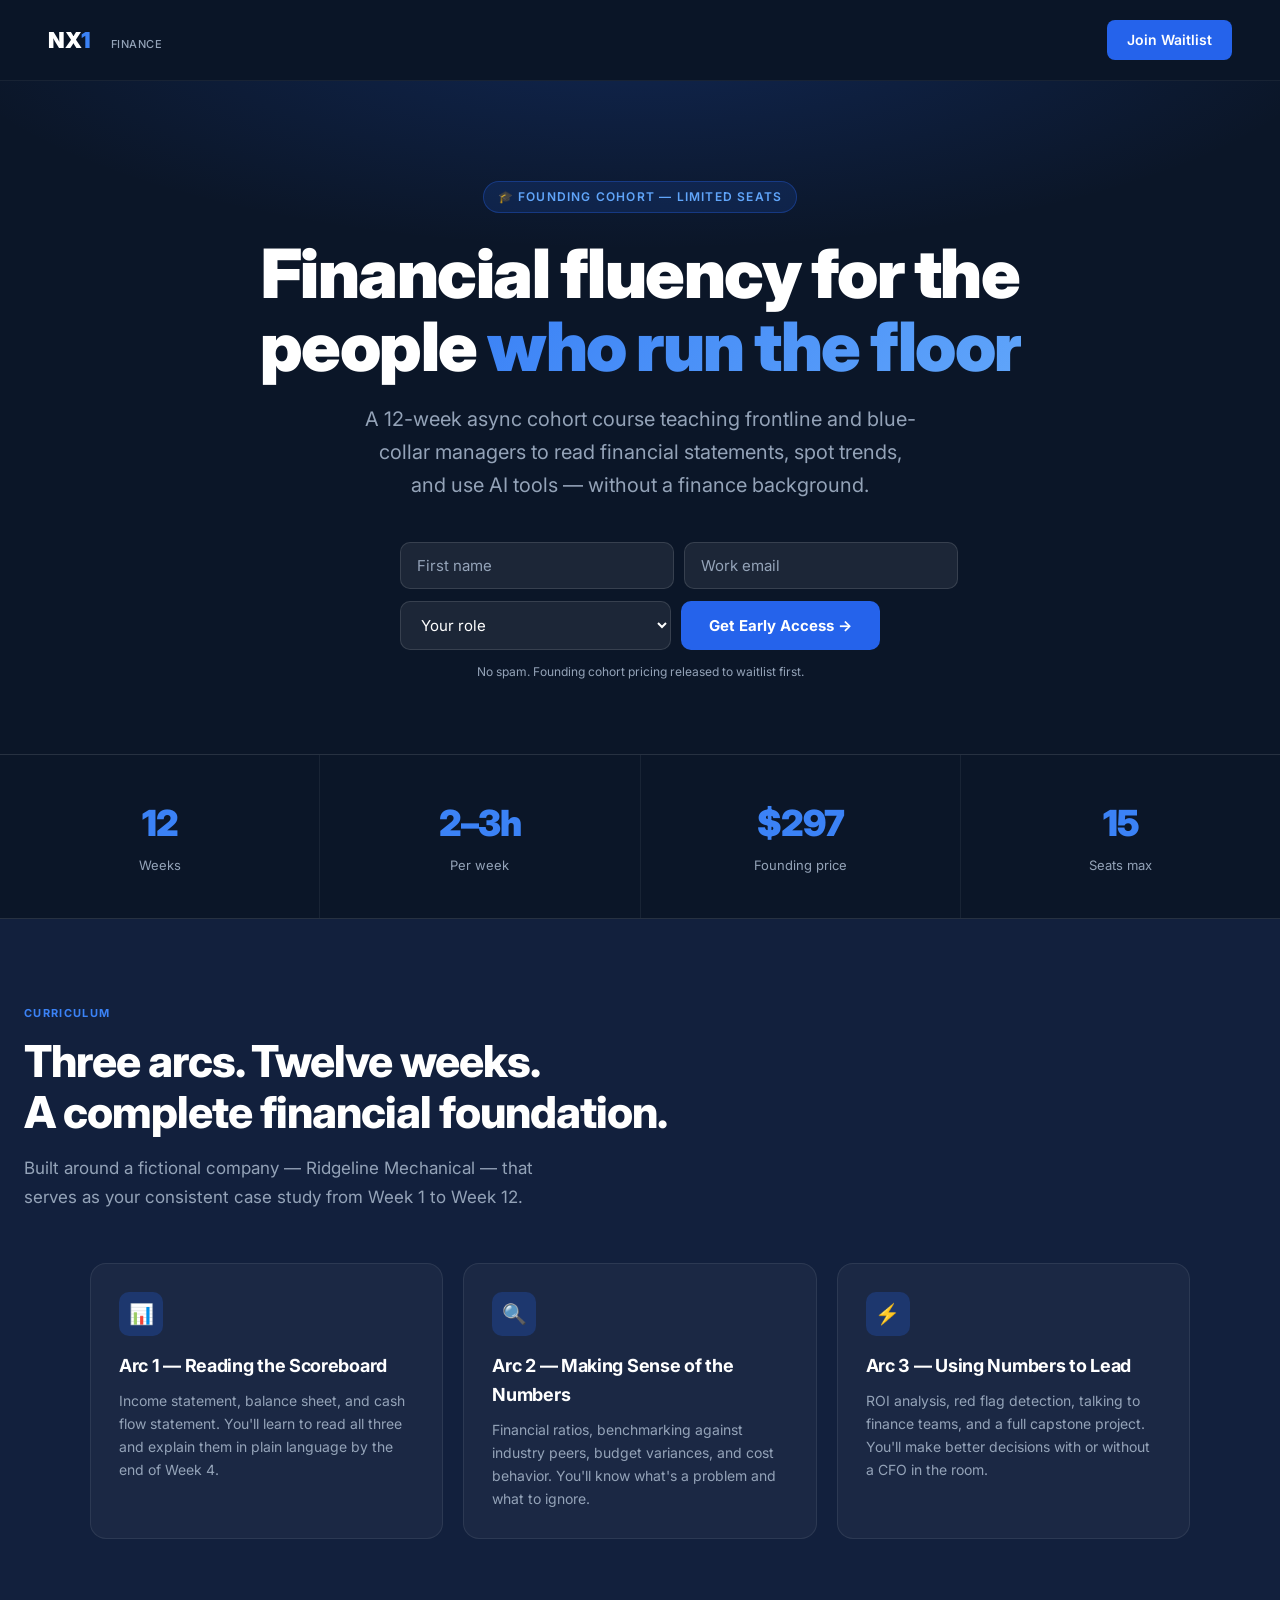
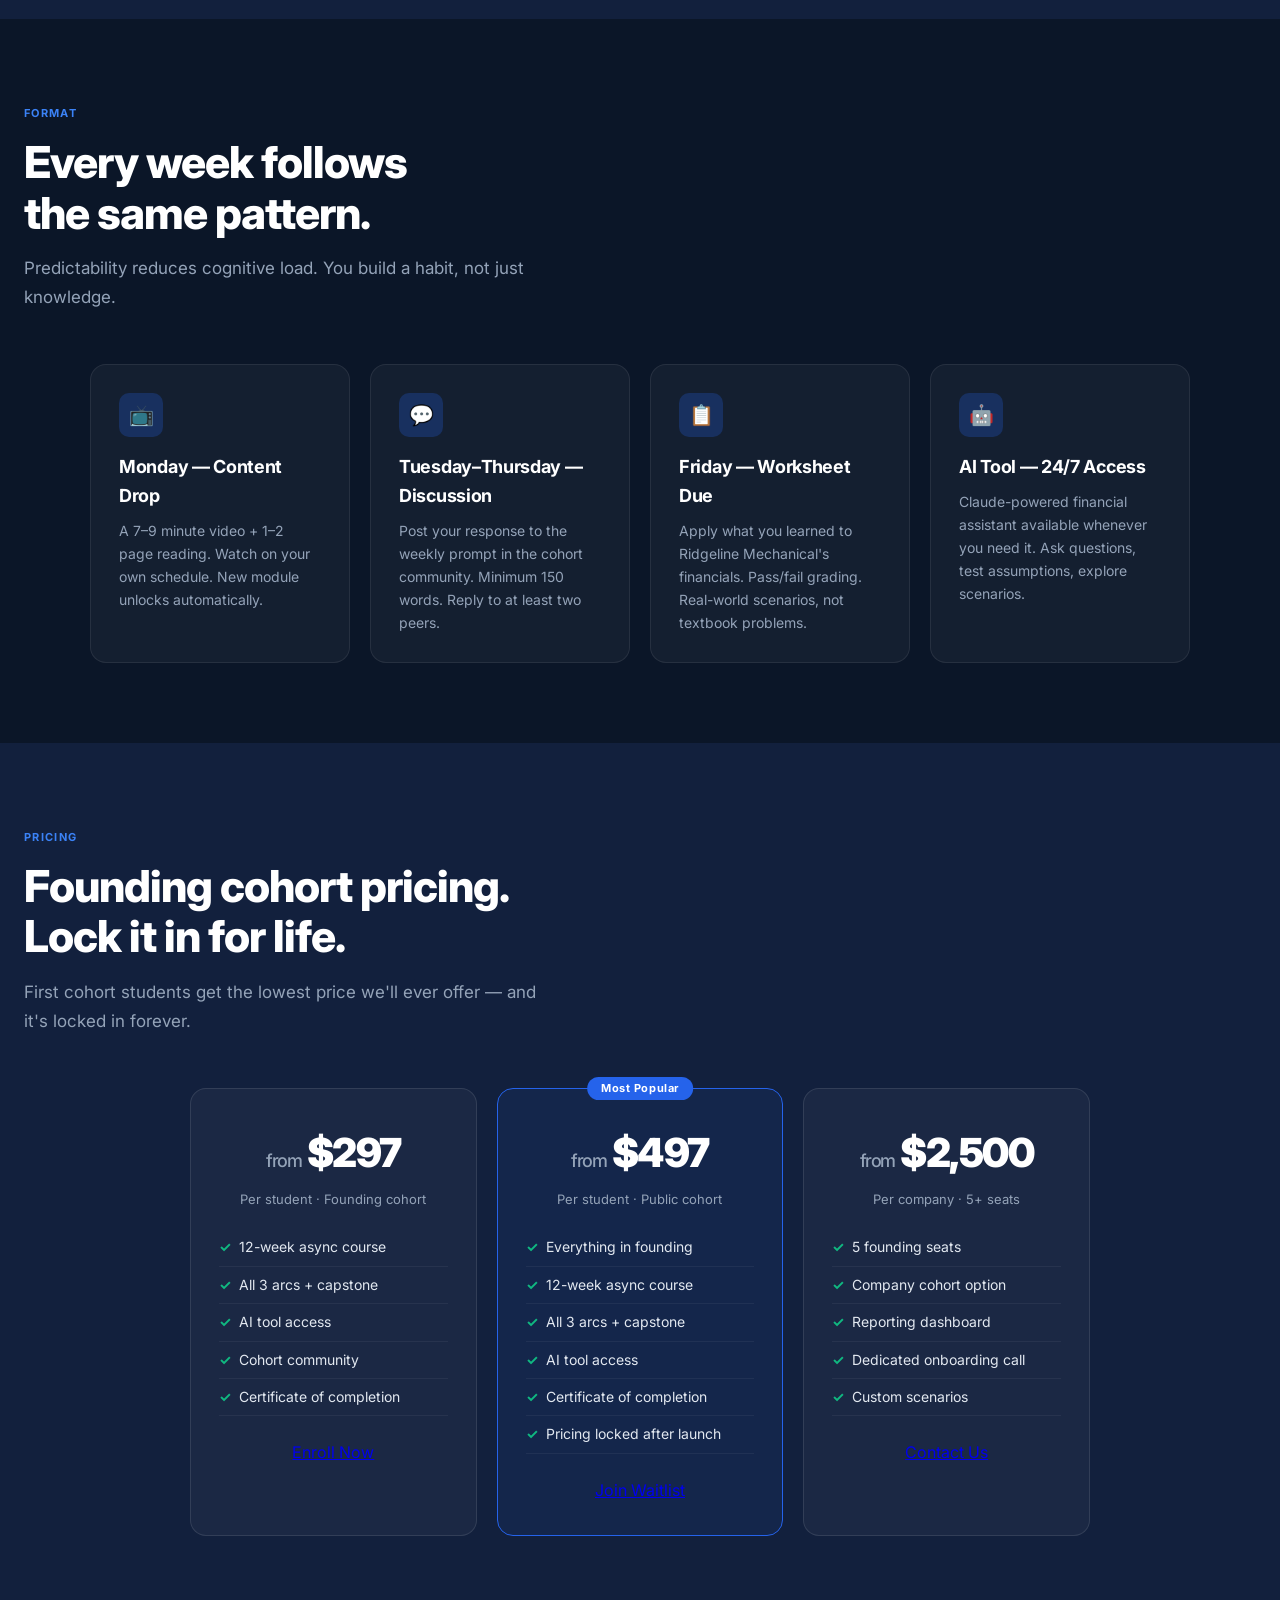
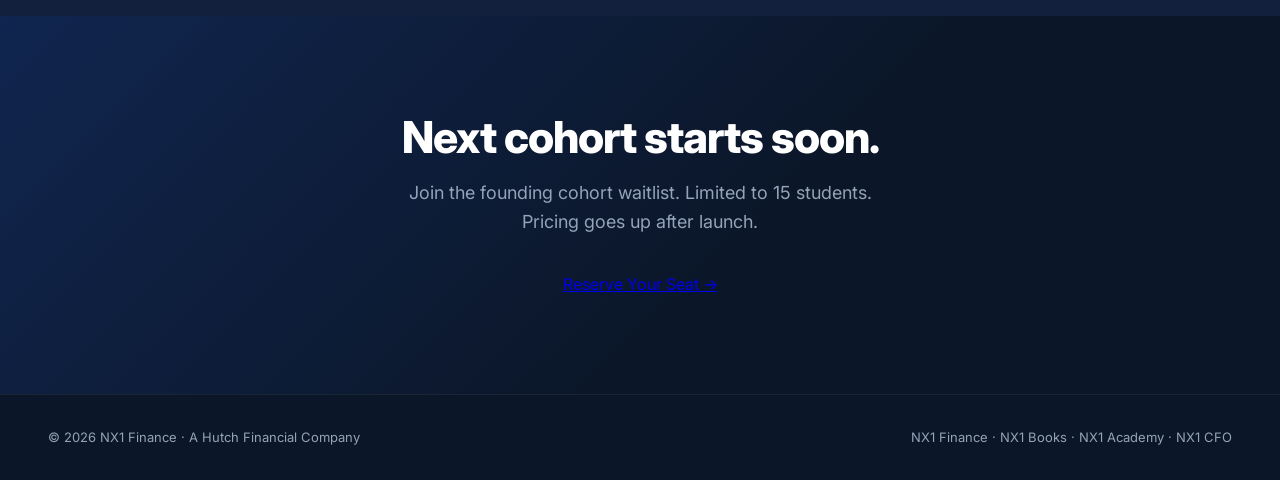
==== index.html @ b1aaf8fe "Initial NX1 landing pages — 4 products - index.html: NX1 Finance (12-wk cohort course) - books.html:" ====
<!DOCTYPE html>
<html lang="en">
<head>
  <meta charset="UTF-8">
  <meta name="viewport" content="width=device-width, initial-scale=1.0">
  <title>NX1 Finance — Financial Literacy for Frontline Managers</title>
  <meta name="description" content="A 12-week async cohort course teaching frontline managers to read financial statements and use AI tools. Enroll in the founding cohort.">
  <link rel="stylesheet" href="css/styles.css">
  <link rel="icon" type="image/svg+xml" href="data:image/svg+xml,<svg xmlns='http://www.w3.org/2000/svg' viewBox='0 0 100 100'><text y='.9em' font-size='90'>⚡</text></svg>">
</head>
<body>

<nav>
  <div>
    <a href="index.html" class="nav-logo">NX<span>1</span></a>
    <span class="nav-brand" style="margin-left:16px;">Finance</span>
  </div>
  <a href="#waitlist" class="cta-btn">Join Waitlist</a>
</nav>

<!-- HERO -->
<section class="hero">
  <div class="hero-badge">🎓 Founding Cohort — Limited Seats</div>
  <h1>Financial fluency for the people <span class="highlight">who run the floor</span></h1>
  <p class="sub">A 12-week async cohort course teaching frontline and blue-collar managers to read financial statements, spot trends, and use AI tools — without a finance background.</p>

  <div id="waitlist">
    <form class="waitlist-form" id="finance-form" action="https://formspree.io/f/YOUR_FORM_ID" method="POST">
      <div class="form-row">
        <input type="text" name="name" placeholder="First name" required>
        <input type="email" name="email" placeholder="Work email" required>
      </div>
      <div class="form-row">
        <select name="role" required>
          <option value="">Your role</option>
          <option>Operations Manager</option>
          <option>Field Supervisor</option>
          <option>Business Owner</option>
          <option>Sales Manager</option>
          <option>HR / People Manager</option>
          <option>Other</option>
        </select>
        <button type="submit">Get Early Access →</button>
      </div>
      <p class="form-note">No spam. Founding cohort pricing released to waitlist first.</p>
    </form>
    <div class="success-msg" id="finance-success">✅ You're on the list! We'll be in touch with founding cohort details.</div>
  </div>
</section>

<!-- STATS -->
<div class="stats-bar">
  <div class="stat-item"><span class="stat-num">12</span><span class="stat-label">Weeks</span></div>
  <div class="stat-item"><span class="stat-num">2–3h</span><span class="stat-label">Per week</span></div>
  <div class="stat-item"><span class="stat-num">$297</span><span class="stat-label">Founding price</span></div>
  <div class="stat-item"><span class="stat-num">15</span><span class="stat-label">Seats max</span></div>
</div>

<!-- WHAT YOU LEARN -->
<section class="section-dark">
  <p class="section-label">Curriculum</p>
  <h2>Three arcs. Twelve weeks. <br>A complete financial foundation.</h2>
  <p class="section-sub">Built around a fictional company — Ridgeline Mechanical — that serves as your consistent case study from Week 1 to Week 12.</p>

  <div class="cards-grid">
    <div class="card">
      <div class="card-icon">📊</div>
      <h3>Arc 1 — Reading the Scoreboard</h3>
      <p>Income statement, balance sheet, and cash flow statement. You'll learn to read all three and explain them in plain language by the end of Week 4.</p>
    </div>
    <div class="card">
      <div class="card-icon">🔍</div>
      <h3>Arc 2 — Making Sense of the Numbers</h3>
      <p>Financial ratios, benchmarking against industry peers, budget variances, and cost behavior. You'll know what's a problem and what to ignore.</p>
    </div>
    <div class="card">
      <div class="card-icon">⚡</div>
      <h3>Arc 3 — Using Numbers to Lead</h3>
      <p>ROI analysis, red flag detection, talking to finance teams, and a full capstone project. You'll make better decisions with or without a CFO in the room.</p>
    </div>
  </div>
</section>

<!-- WEEKLY RHYTHM -->
<section>
  <p class="section-label">Format</p>
  <h2>Every week follows <br>the same pattern.</h2>
  <p class="section-sub">Predictability reduces cognitive load. You build a habit, not just knowledge.</p>

  <div class="cards-grid">
    <div class="card">
      <div class="card-icon">📺</div>
      <h3>Monday — Content Drop</h3>
      <p>A 7–9 minute video + 1–2 page reading. Watch on your own schedule. New module unlocks automatically.</p>
    </div>
    <div class="card">
      <div class="card-icon">💬</div>
      <h3>Tuesday–Thursday — Discussion</h3>
      <p>Post your response to the weekly prompt in the cohort community. Minimum 150 words. Reply to at least two peers.</p>
    </div>
    <div class="card">
      <div class="card-icon">📋</div>
      <h3>Friday — Worksheet Due</h3>
      <p>Apply what you learned to Ridgeline Mechanical's financials. Pass/fail grading. Real-world scenarios, not textbook problems.</p>
    </div>
    <div class="card">
      <div class="card-icon">🤖</div>
      <h3>AI Tool — 24/7 Access</h3>
      <p>Claude-powered financial assistant available whenever you need it. Ask questions, test assumptions, explore scenarios.</p>
    </div>
  </div>
</section>

<!-- PRICING -->
<section class="section-dark">
  <p class="section-label">Pricing</p>
  <h2>Founding cohort pricing. <br>Lock it in for life.</h2>
  <p class="section-sub">First cohort students get the lowest price we'll ever offer — and it's locked in forever.</p>

  <div class="pricing-grid">
    <div class="pricing-tier">
      <div class="price"><span>from</span> $297</div>
      <div class="price-note">Per student · Founding cohort</div>
      <ul>
        <li>12-week async course</li>
        <li>All 3 arcs + capstone</li>
        <li>AI tool access</li>
        <li>Cohort community</li>
        <li>Certificate of completion</li>
      </ul>
      <a href="#waitlist" class="cta-btn" style="display:block;text-align:center;">Enroll Now</a>
    </div>
    <div class="pricing-tier featured">
      <div class="price"><span>from</span> $497</div>
      <div class="price-note">Per student · Public cohort</div>
      <ul>
        <li>Everything in founding</li>
        <li>12-week async course</li>
        <li>All 3 arcs + capstone</li>
        <li>AI tool access</li>
        <li>Certificate of completion</li>
        <li>Pricing locked after launch</li>
      </ul>
      <a href="#waitlist" class="cta-btn" style="display:block;text-align:center;">Join Waitlist</a>
    </div>
    <div class="pricing-tier">
      <div class="price"><span>from</span> $2,500</div>
      <div class="price-note">Per company · 5+ seats</div>
      <ul>
        <li>5 founding seats</li>
        <li>Company cohort option</li>
        <li>Reporting dashboard</li>
        <li>Dedicated onboarding call</li>
        <li>Custom scenarios</li>
      </ul>
      <a href="#waitlist" class="cta-btn" style="display:block;text-align:center;">Contact Us</a>
    </div>
  </div>
</section>

<!-- CTA -->
<section class="cta-section">
  <h2>Next cohort starts soon.</h2>
  <p>Join the founding cohort waitlist. Limited to 15 students. Pricing goes up after launch.</p>
  <a href="#waitlist" class="cta-btn" style="font-size:16px;padding:14px 32px;">Reserve Your Seat →</a>
</section>

<!-- FOOTER -->
<footer>
  <div>© 2026 NX1 Finance · A Hutch Financial Company</div>
  <div>
    <a href="index.html">NX1 Finance</a> ·
    <a href="books.html">NX1 Books</a> ·
    <a href="academy.html">NX1 Academy</a> ·
    <a href="cfo.html">NX1 CFO</a>
  </div>
</footer>

<script>
  document.getElementById('finance-form').addEventListener('submit', function(e) {
    e.preventDefault();
    var form = this;
    var btn = form.querySelector('button');
    btn.textContent = 'Submitting...';
    btn.disabled = true;
    fetch(form.action, { method: 'POST', body: new FormData(form), headers: { 'Accept': 'application/json' } })
      .then(function() {
        form.style.display = 'none';
        document.getElementById('finance-success').style.display = 'block';
      })
      .catch(function() {
        btn.textContent = 'Get Early Access →';
        btn.disabled = false;
      });
  });
</script>

</body>
</html>
---- css/styles.css ----
/* ============================================
   NX1 Landing Pages — Design System
   Hutch Financial
   ============================================ */

@import url('https://fonts.googleapis.com/css2?family=Inter:wght@400;500;600;700;800;900&display=swap');

:root {
  --navy: #0B1628;
  --navy-mid: #12203D;
  --blue: #2563EB;
  --blue-light: #3B82F6;
  --blue-glow: rgba(37, 99, 235, 0.25);
  --accent: #60A5FA;
  --white: #FFFFFF;
  --gray-100: #F8FAFC;
  --gray-200: #E2E8F0;
  --gray-400: #94A3B8;
  --gray-600: #475569;
  --gray-800: #1E293B;
  --green: #10B981;
  --green-bg: rgba(16, 185, 129, 0.1);
}

* { margin: 0; padding: 0; box-sizing: border-box; }

body {
  font-family: 'Inter', -apple-system, BlinkMacSystemFont, sans-serif;
  background: var(--navy);
  color: var(--white);
  line-height: 1.6;
  -webkit-font-smoothing: antialiased;
}

/* ---- NAV ---- */
nav {
  display: flex;
  align-items: center;
  justify-content: space-between;
  padding: 20px 48px;
  position: sticky;
  top: 0;
  background: rgba(11, 22, 40, 0.92);
  backdrop-filter: blur(12px);
  border-bottom: 1px solid rgba(255,255,255,0.06);
  z-index: 100;
}

.nav-logo {
  font-size: 22px;
  font-weight: 900;
  letter-spacing: -0.5px;
  color: var(--white);
  text-decoration: none;
}
.nav-logo span { color: var(--blue-light); }

.nav-brand {
  font-size: 13px;
  color: var(--gray-400);
  font-weight: 500;
  letter-spacing: 0.05em;
  text-transform: uppercase;
  font-size: 11px;
}

nav a.cta-btn {
  background: var(--blue);
  color: var(--white);
  padding: 9px 20px;
  border-radius: 8px;
  font-weight: 600;
  font-size: 14px;
  text-decoration: none;
  transition: background 0.2s, transform 0.15s;
}
nav a.cta-btn:hover { background: var(--blue-light); transform: translateY(-1px); }

/* ---- HERO ---- */
.hero {
  text-align: center;
  padding: 100px 24px 72px;
  background: radial-gradient(ellipse 80% 50% at 50% -10%, rgba(37,99,235,0.22) 0%, transparent 70%);
}

.hero-badge {
  display: inline-block;
  background: rgba(37,99,235,0.15);
  border: 1px solid rgba(37,99,235,0.35);
  color: var(--accent);
  font-size: 12px;
  font-weight: 600;
  letter-spacing: 0.1em;
  text-transform: uppercase;
  padding: 5px 14px;
  border-radius: 100px;
  margin-bottom: 24px;
}

.hero h1 {
  font-size: clamp(38px, 6vw, 68px);
  font-weight: 900;
  letter-spacing: -1.5px;
  line-height: 1.08;
  margin-bottom: 20px;
  max-width: 820px;
  margin-left: auto;
  margin-right: auto;
}

.hero h1 .highlight {
  background: linear-gradient(135deg, var(--blue-light), var(--accent));
  -webkit-background-clip: text;
  -webkit-text-fill-color: transparent;
  background-clip: text;
}

.hero .sub {
  font-size: clamp(16px, 2.2vw, 20px);
  color: var(--gray-400);
  max-width: 560px;
  margin: 0 auto 40px;
  font-weight: 400;
  line-height: 1.65;
}

/* ---- FORM ---- */
.waitlist-form {
  max-width: 480px;
  margin: 0 auto;
  display: flex;
  flex-direction: column;
  gap: 12px;
}

.form-row {
  display: flex;
  gap: 10px;
}

.form-row input,
.form-row select {
  flex: 1;
  padding: 13px 16px;
  background: rgba(255,255,255,0.07);
  border: 1px solid rgba(255,255,255,0.12);
  border-radius: 10px;
  color: var(--white);
  font-size: 15px;
  font-family: inherit;
  outline: none;
  transition: border-color 0.2s, background 0.2s;
}

.form-row input::placeholder { color: var(--gray-400); }

.form-row input:focus,
.form-row select:focus {
  border-color: var(--blue-light);
  background: rgba(37,99,235,0.08);
}

.form-row select option { background: var(--navy-mid); }

.form-row button {
  padding: 13px 28px;
  background: var(--blue);
  color: var(--white);
  border: none;
  border-radius: 10px;
  font-size: 15px;
  font-weight: 700;
  font-family: inherit;
  cursor: pointer;
  transition: background 0.2s, transform 0.15s;
  white-space: nowrap;
}
.form-row button:hover { background: var(--blue-light); transform: translateY(-1px); }
.form-row button:active { transform: translateY(0); }

.form-note {
  font-size: 12px;
  color: var(--gray-400);
  text-align: center;
}

/* ---- SECTION ---- */
section { padding: 80px 24px; }

.section-label {
  display: inline-block;
  font-size: 11px;
  font-weight: 700;
  letter-spacing: 0.12em;
  text-transform: uppercase;
  color: var(--blue-light);
  margin-bottom: 14px;
}

section h2 {
  font-size: clamp(28px, 4vw, 44px);
  font-weight: 800;
  letter-spacing: -1px;
  line-height: 1.15;
  margin-bottom: 16px;
}

section .section-sub {
  font-size: 17px;
  color: var(--gray-400);
  max-width: 540px;
  line-height: 1.7;
  margin-bottom: 52px;
}

/* ---- CARDS GRID ---- */
.cards-grid {
  display: grid;
  grid-template-columns: repeat(auto-fit, minmax(260px, 1fr));
  gap: 20px;
  max-width: 1100px;
  margin: 0 auto;
}

.card {
  background: rgba(255,255,255,0.04);
  border: 1px solid rgba(255,255,255,0.08);
  border-radius: 16px;
  padding: 28px;
  transition: border-color 0.25s, background 0.25s, transform 0.2s;
}
.card:hover {
  border-color: rgba(37,99,235,0.4);
  background: rgba(37,99,235,0.06);
  transform: translateY(-3px);
}

.card-icon {
  width: 44px;
  height: 44px;
  background: var(--blue-glow);
  border-radius: 10px;
  display: flex;
  align-items: center;
  justify-content: center;
  font-size: 20px;
  margin-bottom: 16px;
}

.card h3 {
  font-size: 18px;
  font-weight: 700;
  margin-bottom: 8px;
  letter-spacing: -0.3px;
}

.card p {
  font-size: 14px;
  color: var(--gray-400);
  line-height: 1.65;
}

/* ---- PRICING ---- */
.pricing-grid {
  display: grid;
  grid-template-columns: repeat(auto-fit, minmax(240px, 1fr));
  gap: 20px;
  max-width: 900px;
  margin: 0 auto;
}

.pricing-tier {
  background: rgba(255,255,255,0.04);
  border: 1px solid rgba(255,255,255,0.1);
  border-radius: 16px;
  padding: 32px 28px;
  text-align: center;
}

.pricing-tier.featured {
  border-color: var(--blue);
  background: rgba(37,99,235,0.08);
  position: relative;
}

.pricing-tier.featured::before {
  content: "Most Popular";
  position: absolute;
  top: -12px;
  left: 50%;
  transform: translateX(-50%);
  background: var(--blue);
  color: white;
  font-size: 11px;
  font-weight: 700;
  padding: 3px 14px;
  border-radius: 100px;
  letter-spacing: 0.05em;
}

.pricing-tier .price {
  font-size: 40px;
  font-weight: 900;
  letter-spacing: -1.5px;
  margin-bottom: 4px;
}
.pricing-tier .price span { font-size: 18px; font-weight: 500; color: var(--gray-400); }
.pricing-tier .price-note { font-size: 13px; color: var(--gray-400); margin-bottom: 20px; }
.pricing-tier ul { list-style: none; text-align: left; margin-bottom: 24px; }
.pricing-tier li {
  font-size: 14px;
  color: var(--gray-200);
  padding: 7px 0;
  border-bottom: 1px solid rgba(255,255,255,0.05);
  display: flex;
  align-items: center;
  gap: 8px;
}
.pricing-tier li::before { content: "✓"; color: var(--green); font-weight: 700; }

/* ---- STATS BAR ---- */
.stats-bar {
  display: grid;
  grid-template-columns: repeat(4, 1fr);
  gap: 1px;
  background: rgba(255,255,255,0.06);
  border-top: 1px solid rgba(255,255,255,0.06);
  border-bottom: 1px solid rgba(255,255,255,0.06);
}

.stat-item {
  padding: 40px 24px;
  text-align: center;
  background: var(--navy);
}

.stat-item .stat-num {
  font-size: 36px;
  font-weight: 900;
  letter-spacing: -1px;
  color: var(--blue-light);
  display: block;
}
.stat-item .stat-label { font-size: 13px; color: var(--gray-400); margin-top: 4px; }

/* ---- FOOTER ---- */
footer {
  border-top: 1px solid rgba(255,255,255,0.06);
  padding: 32px 48px;
  display: flex;
  align-items: center;
  justify-content: space-between;
  font-size: 13px;
  color: var(--gray-400);
}

footer a { color: var(--gray-400); text-decoration: none; }
footer a:hover { color: var(--white); }

/* ---- DIVIDER ---- */
.section-dark { background: var(--navy-mid); }

/* ---- RESPONSIVE ---- */
@media (max-width: 640px) {
  nav { padding: 16px 20px; }
  .form-row { flex-direction: column; }
  .stats-bar { grid-template-columns: repeat(2, 1fr); }
  footer { flex-direction: column; gap: 12px; text-align: center; }
  section { padding: 60px 20px; }
  .hero { padding: 72px 20px 56px; }
}

/* ---- SUCCESS STATE ---- */
.success-msg {
  background: var(--green-bg);
  border: 1px solid var(--green);
  border-radius: 12px;
  padding: 20px;
  text-align: center;
  color: var(--green);
  font-weight: 600;
  font-size: 15px;
  display: none;
}

/* ---- CTA SECTION ---- */
.cta-section {
  background: linear-gradient(135deg, rgba(37,99,235,0.2) 0%, rgba(11,22,40,0) 60%);
  text-align: center;
  padding: 96px 24px;
}

.cta-section h2 { margin-bottom: 16px; }
.cta-section p { color: var(--gray-400); font-size: 18px; margin-bottom: 36px; max-width: 480px; margin-left: auto; margin-right: auto; }
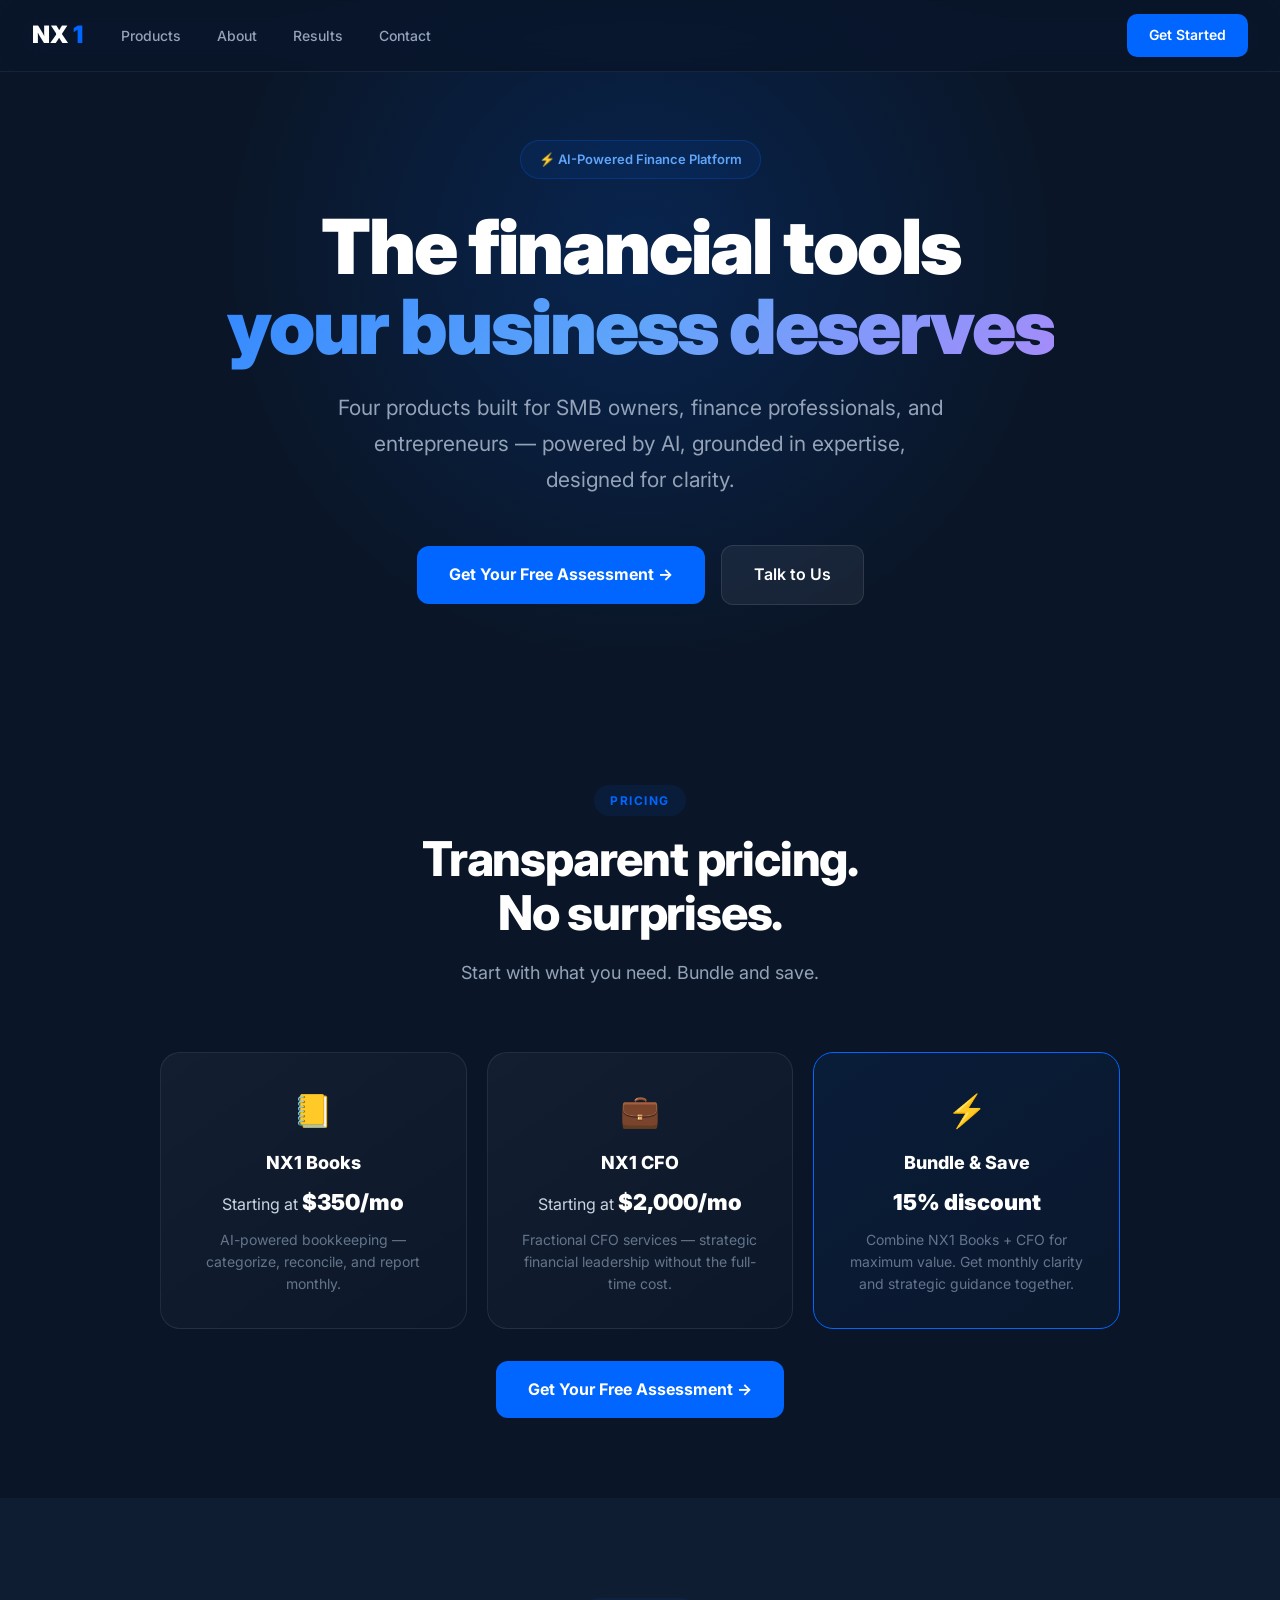
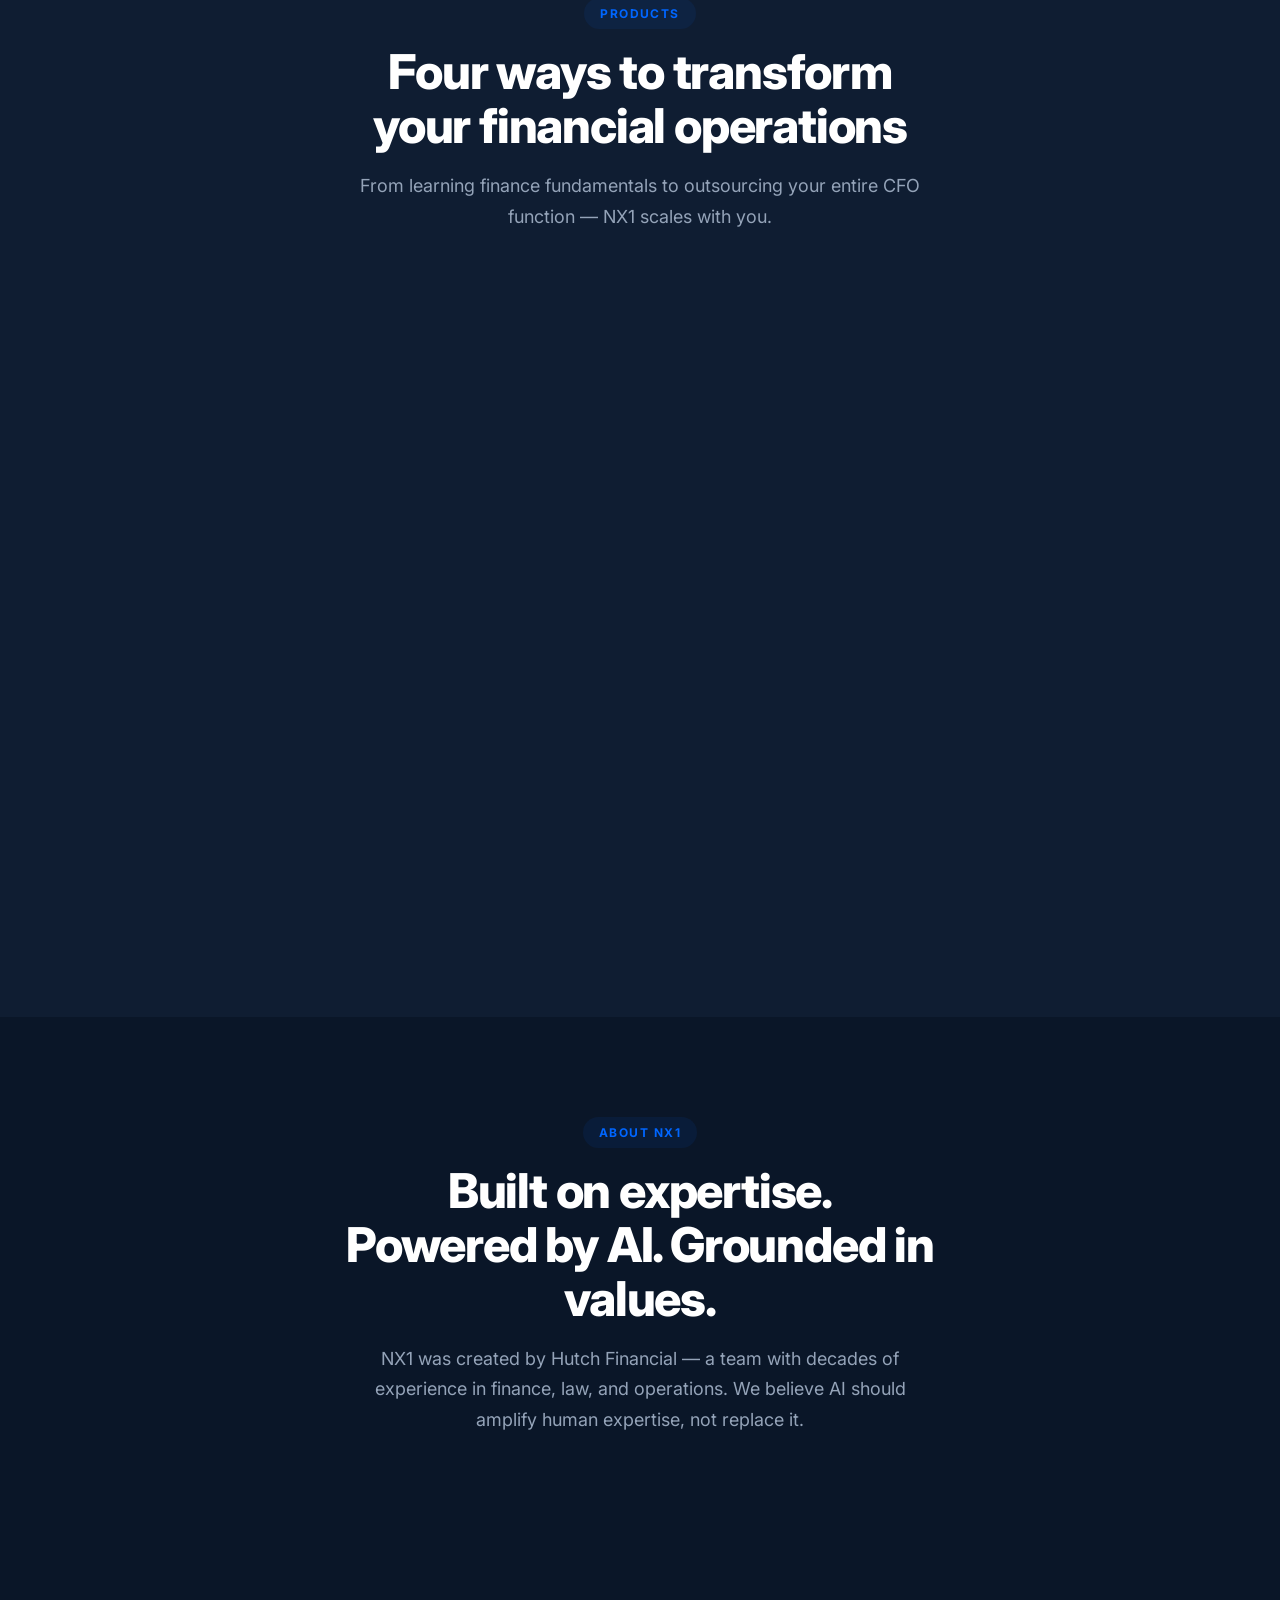
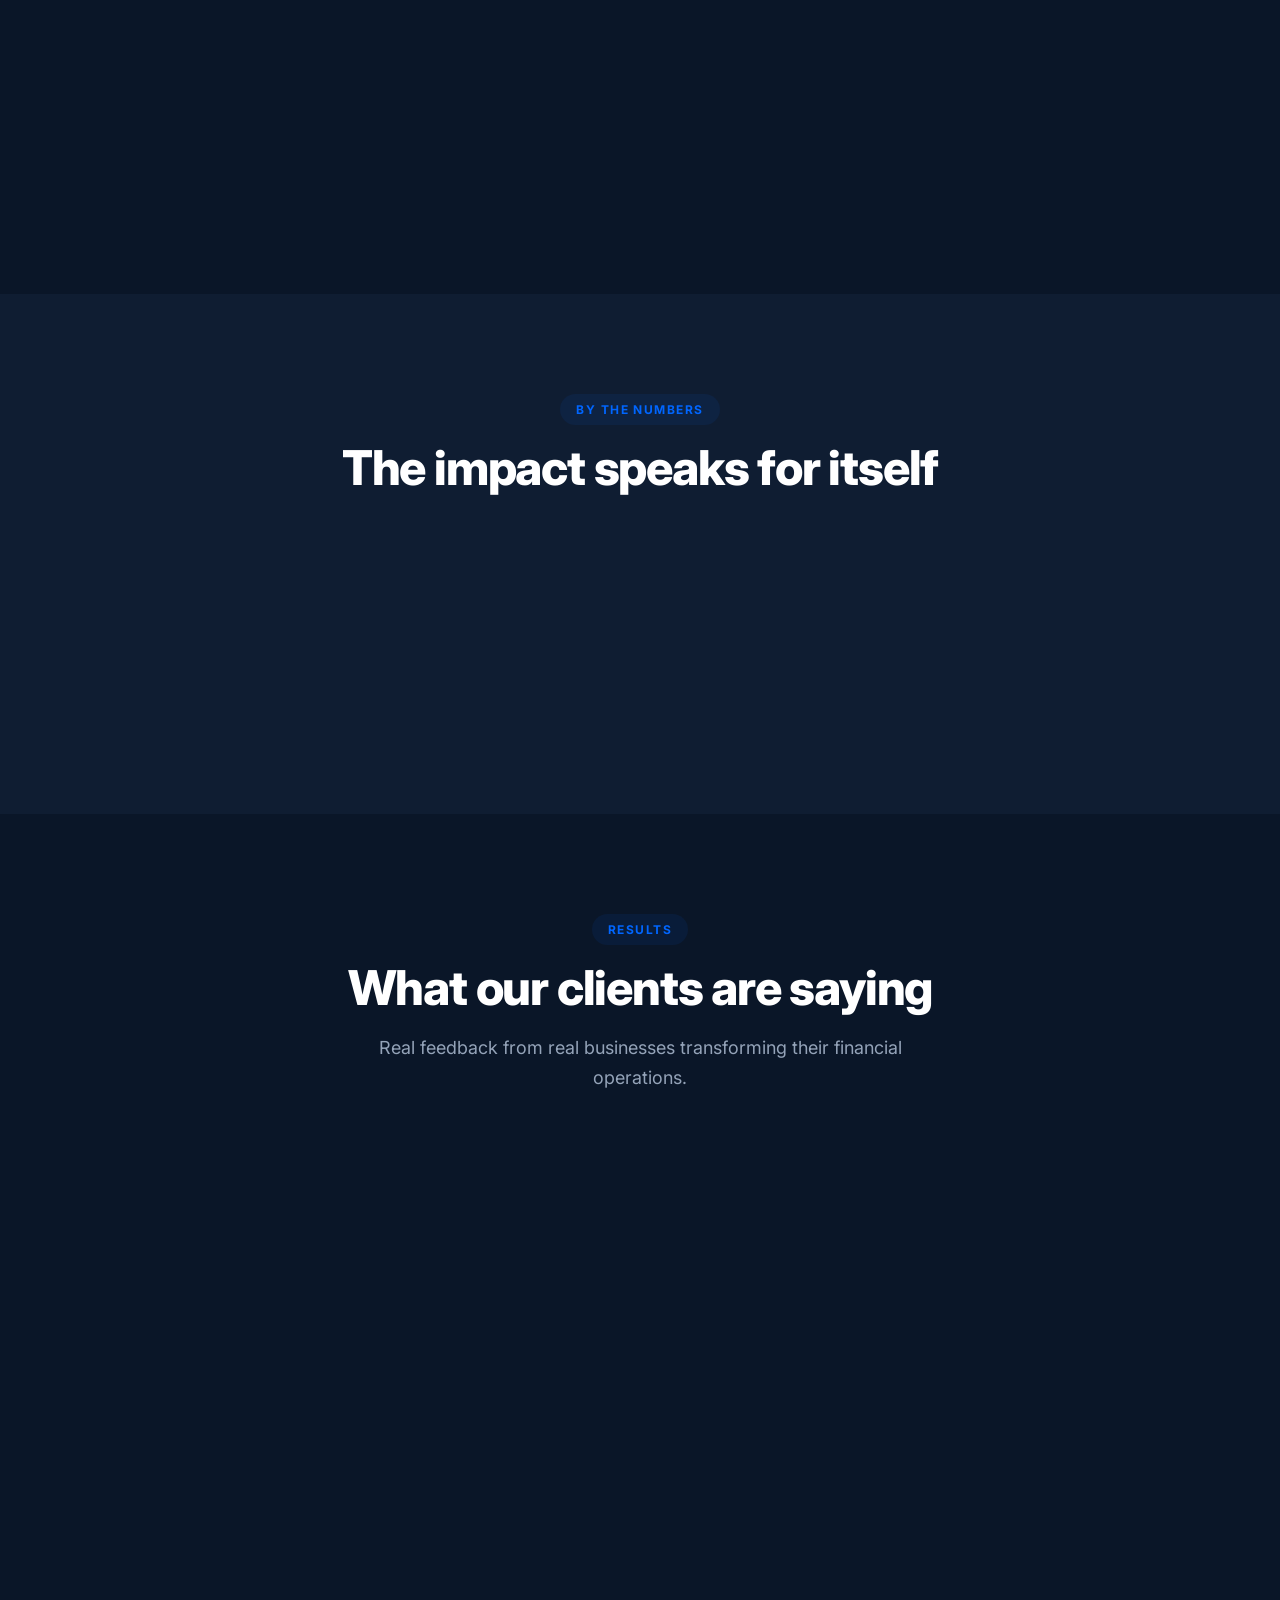
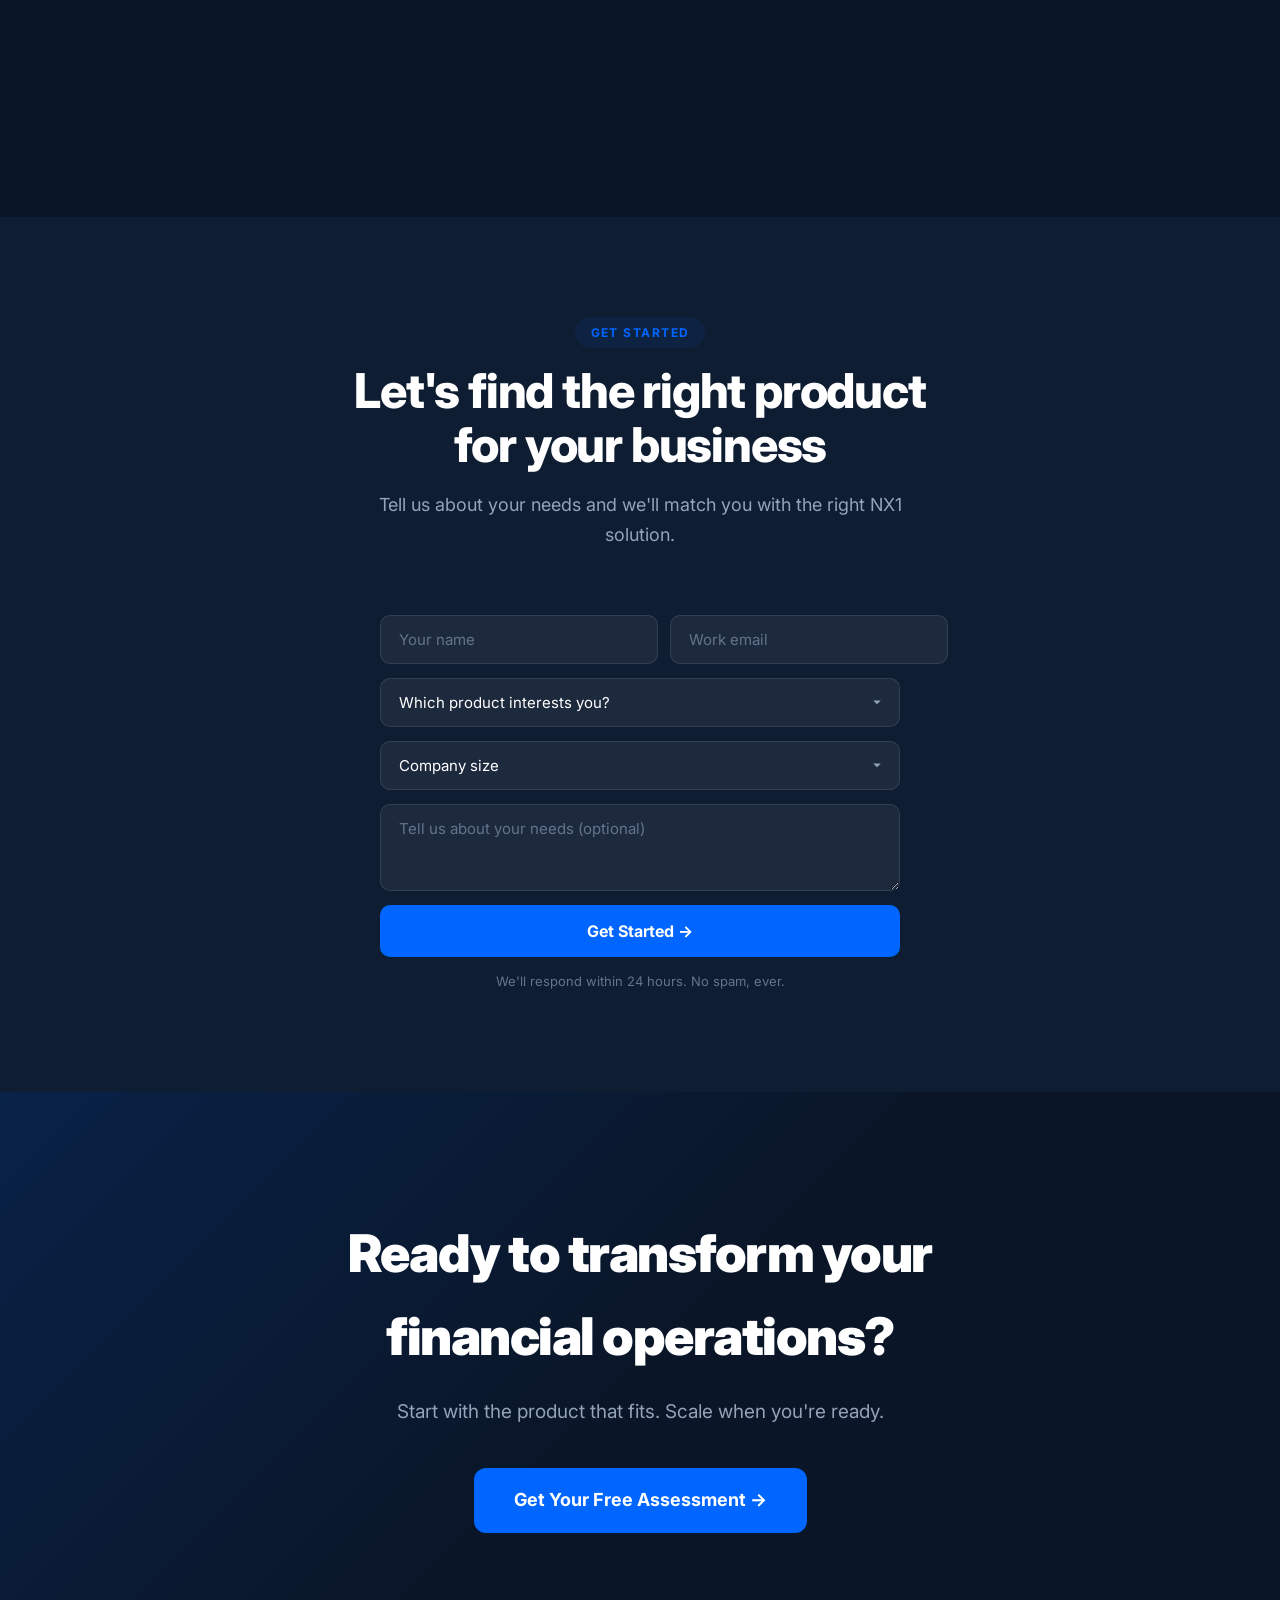
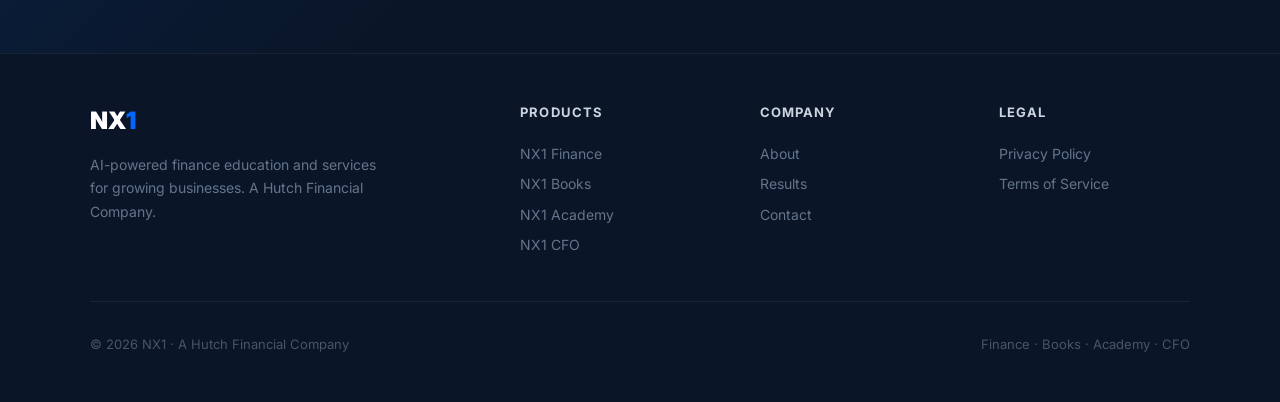
==== commit 0c5b997c: "Add sitemap.xml and robots.txt for SEO; update subpages" ====
--- a/index.html
+++ b/index.html
@@ -3,197 +3,301 @@
 <head>
   <meta charset="UTF-8">
   <meta name="viewport" content="width=device-width, initial-scale=1.0">
-  <title>NX1 Finance — Financial Literacy for Frontline Managers</title>
-  <meta name="description" content="A 12-week async cohort course teaching frontline managers to read financial statements and use AI tools. Enroll in the founding cohort.">
+  <title>NX1 — AI-Powered Finance for Growing Businesses</title>
+  <meta name="description" content="NX1 provides AI-powered financial education, bookkeeping, corporate training, and fractional CFO services for growing businesses.">
   <link rel="stylesheet" href="css/styles.css">
   <link rel="icon" type="image/svg+xml" href="data:image/svg+xml,<svg xmlns='http://www.w3.org/2000/svg' viewBox='0 0 100 100'><text y='.9em' font-size='90'>⚡</text></svg>">
 </head>
 <body>
 
-<nav>
-  <div>
-    <a href="index.html" class="nav-logo">NX<span>1</span></a>
-    <span class="nav-brand" style="margin-left:16px;">Finance</span>
-  </div>
-  <a href="#waitlist" class="cta-btn">Join Waitlist</a>
+<!-- NAVIGATION -->
+<nav class="nav">
+  <div class="nav-left">
+    <a href="/" class="nav-logo">NX<span>1</span></a>
+    <ul class="nav-links">
+      <li><a href="#products">Products</a></li>
+      <li><a href="#about">About</a></li>
+      <li><a href="#testimonials">Results</a></li>
+      <li><a href="#contact">Contact</a></li>
+    </ul>
+  </div>
+  <div class="nav-right">
+    <a href="#contact" class="nav-cta">Get Started</a>
+    <button class="nav-toggle" aria-label="Toggle menu">☰</button>
+  </div>
 </nav>
 
 <!-- HERO -->
-<section class="hero">
-  <div class="hero-badge">🎓 Founding Cohort — Limited Seats</div>
-  <h1>Financial fluency for the people <span class="highlight">who run the floor</span></h1>
-  <p class="sub">A 12-week async cohort course teaching frontline and blue-collar managers to read financial statements, spot trends, and use AI tools — without a finance background.</p>
-
-  <div id="waitlist">
-    <form class="waitlist-form" id="finance-form" action="https://formspree.io/f/YOUR_FORM_ID" method="POST">
+<section class="hero" id="hero">
+  <div class="hero-badge">⚡ AI-Powered Finance Platform</div>
+  <h1>
+    The financial tools<br>
+    <span class="gradient-text">your business deserves</span>
+  </h1>
+  <p class="subtitle">
+    Four products built for SMB owners, finance professionals, and entrepreneurs — powered by AI, grounded in expertise, designed for clarity.
+  </p>
+  <div class="hero-actions">
+    <a href="#contact" class="btn-primary">Get Your Free Assessment →</a>
+    <a href="#contact" class="btn-secondary">Talk to Us</a>
+  </div>
+</section>
+
+<!-- PRICING TEASER -->
+<section class="pricing-teaser">
+  <div class="section-header">
+    <span class="section-label">Pricing</span>
+    <h2 class="section-title">Transparent pricing.<br>No surprises.</h2>
+    <p class="section-sub">Start with what you need. Bundle and save.</p>
+  </div>
+  <div class="pricing-teaser-grid">
+    <div class="pricing-teaser-card">
+      <div class="pricing-teaser-icon">📒</div>
+      <h3>NX1 Books</h3>
+      <p class="pricing-teaser-price">Starting at <strong>$350/mo</strong></p>
+      <p class="pricing-teaser-desc">AI-powered bookkeeping — categorize, reconcile, and report monthly.</p>
+    </div>
+    <div class="pricing-teaser-card">
+      <div class="pricing-teaser-icon">💼</div>
+      <h3>NX1 CFO</h3>
+      <p class="pricing-teaser-price">Starting at <strong>$2,000/mo</strong></p>
+      <p class="pricing-teaser-desc">Fractional CFO services — strategic financial leadership without the full-time cost.</p>
+    </div>
+    <div class="pricing-teaser-card pricing-teaser-bundle">
+      <div class="pricing-teaser-icon">⚡</div>
+      <h3>Bundle & Save</h3>
+      <p class="pricing-teaser-price"><strong>15% discount</strong></p>
+      <p class="pricing-teaser-desc">Combine NX1 Books + CFO for maximum value. Get monthly clarity and strategic guidance together.</p>
+    </div>
+  </div>
+  <div style="text-align:center;margin-top:32px;">
+    <a href="#contact" class="btn-primary">Get Your Free Assessment →</a>
+  </div>
+</section>
+
+<!-- PRODUCTS -->
+<section id="products" class="section-dark">
+  <div class="section-header">
+    <span class="section-label">Products</span>
+    <h2 class="section-title">Four ways to transform<br>your financial operations</h2>
+    <p class="section-sub">From learning finance fundamentals to outsourcing your entire CFO function — NX1 scales with you.</p>
+  </div>
+
+  <div class="products-grid">
+    <!-- NX1 Finance -->
+    <a href="finance.html" class="product-card reveal">
+      <div class="product-card-icon">📊</div>
+      <h3>NX1 Finance</h3>
+      <p>12-week async cohort course teaching frontline managers to read financial statements and use AI tools — no finance background needed.</p>
+      <span class="product-card-link">Learn more →</span>
+    </a>
+
+    <!-- NX1 Books -->
+    <a href="books.html" class="product-card reveal">
+      <div class="product-card-icon">📒</div>
+      <h3>NX1 Books</h3>
+      <p>AI-powered bookkeeping that categorizes, reconciles, and reports monthly. Know your true numbers before the quarter ends.</p>
+      <span class="product-card-link">Learn more →</span>
+    </a>
+
+    <!-- NX1 Academy -->
+    <a href="academy.html" class="product-card reveal">
+      <div class="product-card-icon">🎓</div>
+      <h3>NX1 Academy</h3>
+      <p>Three-tier AI certification for finance teams. From AI Literate to AI Ready — with credentials that mean something.</p>
+      <span class="product-card-link">Learn more →</span>
+    </a>
+
+    <!-- NX1 CFO -->
+    <a href="cfo.html" class="product-card reveal">
+      <div class="product-card-icon">💼</div>
+      <h3>NX1 CFO</h3>
+      <p>AI-augmented fractional CFO services. Strategic financial leadership without the $300K salary and equity package.</p>
+      <span class="product-card-link">Learn more →</span>
+    </a>
+  </div>
+</section>
+
+<!-- ABOUT -->
+<section id="about">
+  <div class="section-header">
+    <span class="section-label">About NX1</span>
+    <h2 class="section-title">Built on expertise.<br>Powered by AI. Grounded in values.</h2>
+    <p class="section-sub">NX1 was created by Hutch Financial — a team with decades of experience in finance, law, and operations. We believe AI should amplify human expertise, not replace it.</p>
+  </div>
+
+  <div class="values-grid">
+    <div class="value-card reveal">
+      <span class="value-icon">🎯</span>
+      <h3>Clarity Over Complexity</h3>
+      <p>We translate financial complexity into plain language and actionable insight. No jargon. No noise.</p>
+    </div>
+    <div class="value-card reveal">
+      <span class="value-icon">🤝</span>
+      <h3>People + AI</h3>
+      <p>AI handles the tedious. Humans handle the judgment. Our products combine both — always with a human in the loop.</p>
+    </div>
+    <div class="value-card reveal">
+      <span class="value-icon">📈</span>
+      <h3>Built for Scale</h3>
+      <p>Whether you're 5 employees or 500, NX1 products grow with you. Flexible pricing, no lock-in contracts.</p>
+    </div>
+    <div class="value-card reveal">
+      <span class="value-icon">🛡️</span>
+      <h3>Trust & Integrity</h3>
+      <p>Kingdom-aligned values drive everything we build. Stewardship, trust, legacy, and purpose-driven impact.</p>
+    </div>
+  </div>
+</section>
+
+<!-- TRUST / STATS -->
+<section class="section-dark">
+  <div class="section-header">
+    <span class="section-label">By the Numbers</span>
+    <h2 class="section-title">The impact speaks for itself</h2>
+  </div>
+  <div class="stats-bar reveal">
+    <div class="stat-item">
+      <span class="stat-num">4</span>
+      <span class="stat-label">Products</span>
+    </div>
+    <div class="stat-item">
+      <span class="stat-num">6+</span>
+      <span class="stat-label">Departments Served</span>
+    </div>
+    <div class="stat-item">
+      <span class="stat-num">95%+</span>
+      <span class="stat-label">AI Accuracy</span>
+    </div>
+    <div class="stat-item">
+      <span class="stat-num">24/7</span>
+      <span class="stat-label">AI Tool Access</span>
+    </div>
+  </div>
+</section>
+
+<!-- TESTIMONIALS -->
+<section id="testimonials">
+  <div class="section-header">
+    <span class="section-label">Results</span>
+    <h2 class="section-title">What our clients are saying</h2>
+    <p class="section-sub">Real feedback from real businesses transforming their financial operations.</p>
+  </div>
+
+  <div class="testimonials-grid">
+    <div class="testimonial-card reveal">
+      <p class="testimonial-quote">NX1 Finance gave me the confidence to sit in budget meetings and actually contribute. I finally understand what the numbers mean.</p>
+      <p class="testimonial-author">Operations Manager</p>
+      <p class="testimonial-company">Manufacturing Company</p>
+      <span class="testimonial-badge">NX1 Finance</span>
+    </div>
+    <div class="testimonial-card reveal">
+      <p class="testimonial-quote">We went from quarterly chaos to monthly clarity. NX1 Books caught three expense categories we'd been miscategorizing for years.</p>
+      <p class="testimonial-author">CEO</p>
+      <p class="testimonial-company">eCommerce Business</p>
+      <span class="testimonial-badge">NX1 Books</span>
+    </div>
+    <div class="testimonial-card reveal">
+      <p class="testimonial-quote">The AI certification program transformed how our finance team approaches automation. We went from fearful to fluent in 6 weeks.</p>
+      <p class="testimonial-author">CFO</p>
+      <p class="testimonial-company">Professional Services Firm</p>
+      <span class="testimonial-badge">NX1 Academy</span>
+    </div>
+    <div class="testimonial-card reveal">
+      <p class="testimonial-quote">Having a fractional CFO who actually understands AI tools is a game-changer. We get senior-level strategy at a fraction of the cost.</p>
+      <p class="testimonial-author">Founder</p>
+      <p class="testimonial-company">SaaS Startup</p>
+      <span class="testimonial-badge">NX1 CFO</span>
+    </div>
+  </div>
+</section>
+
+<!-- CONTACT -->
+<section id="contact" class="section-dark">
+  <div class="section-header">
+    <span class="section-label">Get Started</span>
+    <h2 class="section-title">Let's find the right product<br>for your business</h2>
+    <p class="section-sub">Tell us about your needs and we'll match you with the right NX1 solution.</p>
+  </div>
+
+  <div class="form-container">
+    <form class="contact-form" id="general-form" action="https://formspree.io/f/mbdpjyzk" method="POST" data-success="general-success">
       <div class="form-row">
-        <input type="text" name="name" placeholder="First name" required>
-        <input type="email" name="email" placeholder="Work email" required>
+        <input type="text" name="name" class="form-input" placeholder="Your name" required>
+        <input type="email" name="email" class="form-input" placeholder="Work email" required>
       </div>
       <div class="form-row">
-        <select name="role" required>
-          <option value="">Your role</option>
-          <option>Operations Manager</option>
-          <option>Field Supervisor</option>
-          <option>Business Owner</option>
-          <option>Sales Manager</option>
-          <option>HR / People Manager</option>
-          <option>Other</option>
+        <select name="product_interest" class="form-select" required>
+          <option value="">Which product interests you?</option>
+          <option>NX1 Finance — 12-Week Course</option>
+          <option>NX1 Books — AI Bookkeeping</option>
+          <option>NX1 Academy — Corporate Certification</option>
+          <option>NX1 CFO — Fractional CFO</option>
+          <option>Not sure — help me decide</option>
         </select>
-        <button type="submit">Get Early Access →</button>
       </div>
-      <p class="form-note">No spam. Founding cohort pricing released to waitlist first.</p>
+      <div class="form-row">
+        <select name="company_size" class="form-select" required>
+          <option value="">Company size</option>
+          <option>1–5 employees</option>
+          <option>6–20 employees</option>
+          <option>21–50 employees</option>
+          <option>50+ employees</option>
+        </select>
+      </div>
+      <textarea name="message" class="form-input" placeholder="Tell us about your needs (optional)" rows="3" style="resize: vertical;"></textarea>
+      <input type="hidden" name="product" value="NX1 General Inquiry">
+      <button type="submit" class="form-submit">Get Started →</button>
+      <p class="form-note">We'll respond within 24 hours. No spam, ever.</p>
     </form>
-    <div class="success-msg" id="finance-success">✅ You're on the list! We'll be in touch with founding cohort details.</div>
-  </div>
-</section>
-
-<!-- STATS -->
-<div class="stats-bar">
-  <div class="stat-item"><span class="stat-num">12</span><span class="stat-label">Weeks</span></div>
-  <div class="stat-item"><span class="stat-num">2–3h</span><span class="stat-label">Per week</span></div>
-  <div class="stat-item"><span class="stat-num">$297</span><span class="stat-label">Founding price</span></div>
-  <div class="stat-item"><span class="stat-num">15</span><span class="stat-label">Seats max</span></div>
-</div>
-
-<!-- WHAT YOU LEARN -->
-<section class="section-dark">
-  <p class="section-label">Curriculum</p>
-  <h2>Three arcs. Twelve weeks. <br>A complete financial foundation.</h2>
-  <p class="section-sub">Built around a fictional company — Ridgeline Mechanical — that serves as your consistent case study from Week 1 to Week 12.</p>
-
-  <div class="cards-grid">
-    <div class="card">
-      <div class="card-icon">📊</div>
-      <h3>Arc 1 — Reading the Scoreboard</h3>
-      <p>Income statement, balance sheet, and cash flow statement. You'll learn to read all three and explain them in plain language by the end of Week 4.</p>
-    </div>
-    <div class="card">
-      <div class="card-icon">🔍</div>
-      <h3>Arc 2 — Making Sense of the Numbers</h3>
-      <p>Financial ratios, benchmarking against industry peers, budget variances, and cost behavior. You'll know what's a problem and what to ignore.</p>
-    </div>
-    <div class="card">
-      <div class="card-icon">⚡</div>
-      <h3>Arc 3 — Using Numbers to Lead</h3>
-      <p>ROI analysis, red flag detection, talking to finance teams, and a full capstone project. You'll make better decisions with or without a CFO in the room.</p>
-    </div>
-  </div>
-</section>
-
-<!-- WEEKLY RHYTHM -->
-<section>
-  <p class="section-label">Format</p>
-  <h2>Every week follows <br>the same pattern.</h2>
-  <p class="section-sub">Predictability reduces cognitive load. You build a habit, not just knowledge.</p>
-
-  <div class="cards-grid">
-    <div class="card">
-      <div class="card-icon">📺</div>
-      <h3>Monday — Content Drop</h3>
-      <p>A 7–9 minute video + 1–2 page reading. Watch on your own schedule. New module unlocks automatically.</p>
-    </div>
-    <div class="card">
-      <div class="card-icon">💬</div>
-      <h3>Tuesday–Thursday — Discussion</h3>
-      <p>Post your response to the weekly prompt in the cohort community. Minimum 150 words. Reply to at least two peers.</p>
-    </div>
-    <div class="card">
-      <div class="card-icon">📋</div>
-      <h3>Friday — Worksheet Due</h3>
-      <p>Apply what you learned to Ridgeline Mechanical's financials. Pass/fail grading. Real-world scenarios, not textbook problems.</p>
-    </div>
-    <div class="card">
-      <div class="card-icon">🤖</div>
-      <h3>AI Tool — 24/7 Access</h3>
-      <p>Claude-powered financial assistant available whenever you need it. Ask questions, test assumptions, explore scenarios.</p>
-    </div>
-  </div>
-</section>
-
-<!-- PRICING -->
-<section class="section-dark">
-  <p class="section-label">Pricing</p>
-  <h2>Founding cohort pricing. <br>Lock it in for life.</h2>
-  <p class="section-sub">First cohort students get the lowest price we'll ever offer — and it's locked in forever.</p>
-
-  <div class="pricing-grid">
-    <div class="pricing-tier">
-      <div class="price"><span>from</span> $297</div>
-      <div class="price-note">Per student · Founding cohort</div>
-      <ul>
-        <li>12-week async course</li>
-        <li>All 3 arcs + capstone</li>
-        <li>AI tool access</li>
-        <li>Cohort community</li>
-        <li>Certificate of completion</li>
-      </ul>
-      <a href="#waitlist" class="cta-btn" style="display:block;text-align:center;">Enroll Now</a>
-    </div>
-    <div class="pricing-tier featured">
-      <div class="price"><span>from</span> $497</div>
-      <div class="price-note">Per student · Public cohort</div>
-      <ul>
-        <li>Everything in founding</li>
-        <li>12-week async course</li>
-        <li>All 3 arcs + capstone</li>
-        <li>AI tool access</li>
-        <li>Certificate of completion</li>
-        <li>Pricing locked after launch</li>
-      </ul>
-      <a href="#waitlist" class="cta-btn" style="display:block;text-align:center;">Join Waitlist</a>
-    </div>
-    <div class="pricing-tier">
-      <div class="price"><span>from</span> $2,500</div>
-      <div class="price-note">Per company · 5+ seats</div>
-      <ul>
-        <li>5 founding seats</li>
-        <li>Company cohort option</li>
-        <li>Reporting dashboard</li>
-        <li>Dedicated onboarding call</li>
-        <li>Custom scenarios</li>
-      </ul>
-      <a href="#waitlist" class="cta-btn" style="display:block;text-align:center;">Contact Us</a>
-    </div>
+    <div class="success-msg" id="general-success">✅ Got it! We'll be in touch within 24 hours to discuss the right NX1 product for you.</div>
   </div>
 </section>
 
 <!-- CTA -->
 <section class="cta-section">
-  <h2>Next cohort starts soon.</h2>
-  <p>Join the founding cohort waitlist. Limited to 15 students. Pricing goes up after launch.</p>
-  <a href="#waitlist" class="cta-btn" style="font-size:16px;padding:14px 32px;">Reserve Your Seat →</a>
+  <h2>Ready to transform your<br>financial operations?</h2>
+  <p>Start with the product that fits. Scale when you're ready.</p>
+  <a href="#contact" class="btn-primary" style="font-size:18px;padding:18px 40px;">Get Your Free Assessment →</a>
 </section>
 
 <!-- FOOTER -->
-<footer>
-  <div>© 2026 NX1 Finance · A Hutch Financial Company</div>
-  <div>
-    <a href="index.html">NX1 Finance</a> ·
-    <a href="books.html">NX1 Books</a> ·
-    <a href="academy.html">NX1 Academy</a> ·
-    <a href="cfo.html">NX1 CFO</a>
+<footer class="footer">
+  <div class="footer-grid">
+    <div>
+      <div class="footer-brand">NX<span>1</span></div>
+      <p class="footer-desc">AI-powered finance education and services for growing businesses. A Hutch Financial Company.</p>
+    </div>
+    <div class="footer-col">
+      <h4>Products</h4>
+      <a href="finance.html">NX1 Finance</a>
+      <a href="books.html">NX1 Books</a>
+      <a href="academy.html">NX1 Academy</a>
+      <a href="cfo.html">NX1 CFO</a>
+    </div>
+    <div class="footer-col">
+      <h4>Company</h4>
+      <a href="#about">About</a>
+      <a href="#testimonials">Results</a>
+      <a href="#contact">Contact</a>
+    </div>
+    <div class="footer-col">
+      <h4>Legal</h4>
+      <a href="#">Privacy Policy</a>
+      <a href="#">Terms of Service</a>
+    </div>
+  </div>
+  <div class="footer-bottom">
+    <span>© 2026 NX1 · A Hutch Financial Company</span>
+    <span>
+      <a href="finance.html">Finance</a> ·
+      <a href="books.html">Books</a> ·
+      <a href="academy.html">Academy</a> ·
+      <a href="cfo.html">CFO</a>
+    </span>
   </div>
 </footer>
 
-<script>
-  document.getElementById('finance-form').addEventListener('submit', function(e) {
-    e.preventDefault();
-    var form = this;
-    var btn = form.querySelector('button');
-    btn.textContent = 'Submitting...';
-    btn.disabled = true;
-    fetch(form.action, { method: 'POST', body: new FormData(form), headers: { 'Accept': 'application/json' } })
-      .then(function() {
-        form.style.display = 'none';
-        document.getElementById('finance-success').style.display = 'block';
-      })
-      .catch(function() {
-        btn.textContent = 'Get Early Access →';
-        btn.disabled = false;
-      });
-  });
-</script>
-
+<script src="js/main.js"></script>
 </body>
 </html>
--- a/css/styles.css
+++ b/css/styles.css
@@ -1,394 +1,1062 @@
 /* ============================================
-   NX1 Landing Pages — Design System
-   Hutch Financial
+   NX1.us — Design System v2
+   Unified Landing + Product Pages
    ============================================ */
 
 @import url('https://fonts.googleapis.com/css2?family=Inter:wght@400;500;600;700;800;900&display=swap');
 
 :root {
-  --navy: #0B1628;
-  --navy-mid: #12203D;
-  --blue: #2563EB;
-  --blue-light: #3B82F6;
-  --blue-glow: rgba(37, 99, 235, 0.25);
-  --accent: #60A5FA;
-  --white: #FFFFFF;
-  --gray-100: #F8FAFC;
-  --gray-200: #E2E8F0;
-  --gray-400: #94A3B8;
+  --navy: #0a1628;
+  --navy-mid: #0f1d32;
+  --navy-light: #162544;
+  --blue: #0066ff;
+  --blue-light: #3388ff;
+  --blue-glow: rgba(0, 102, 255, 0.2);
+  --blue-subtle: rgba(0, 102, 255, 0.08);
+  --accent: #60a5fa;
+  --white: #ffffff;
+  --gray-50: #f8fafc;
+  --gray-100: #f1f5f9;
+  --gray-200: #e2e8f0;
+  --gray-300: #cbd5e1;
+  --gray-400: #94a3b8;
+  --gray-500: #64748b;
   --gray-600: #475569;
-  --gray-800: #1E293B;
-  --green: #10B981;
+  --gray-700: #334155;
+  --gray-800: #1e293b;
+  --green: #10b981;
   --green-bg: rgba(16, 185, 129, 0.1);
-}
-
-* { margin: 0; padding: 0; box-sizing: border-box; }
+  --orange: #f59e0b;
+  --radius: 12px;
+  --radius-lg: 20px;
+  --transition: 0.25s cubic-bezier(0.4, 0, 0.2, 1);
+}
+
+*, *::before, *::after { margin: 0; padding: 0; box-sizing: border-box; }
+
+html { scroll-behavior: smooth; scroll-padding-top: 80px; }
 
 body {
-  font-family: 'Inter', -apple-system, BlinkMacSystemFont, sans-serif;
+  font-family: 'Inter', -apple-system, BlinkMacSystemFont, 'Segoe UI', sans-serif;
   background: var(--navy);
   color: var(--white);
   line-height: 1.6;
   -webkit-font-smoothing: antialiased;
-}
-
-/* ---- NAV ---- */
-nav {
+  -moz-osx-font-smoothing: grayscale;
+  overflow-x: hidden;
+}
+
+/* ---- NAVIGATION ---- */
+.nav {
+  position: fixed;
+  top: 0;
+  left: 0;
+  right: 0;
+  z-index: 1000;
+  padding: 0 32px;
+  height: 72px;
   display: flex;
   align-items: center;
   justify-content: space-between;
-  padding: 20px 48px;
-  position: sticky;
-  top: 0;
-  background: rgba(11, 22, 40, 0.92);
-  backdrop-filter: blur(12px);
+  background: rgba(10, 22, 40, 0.85);
+  backdrop-filter: blur(20px) saturate(180%);
+  -webkit-backdrop-filter: blur(20px) saturate(180%);
   border-bottom: 1px solid rgba(255,255,255,0.06);
-  z-index: 100;
+  transition: background var(--transition);
+}
+
+.nav.scrolled {
+  background: rgba(10, 22, 40, 0.96);
+  box-shadow: 0 4px 30px rgba(0,0,0,0.3);
+}
+
+.nav-left {
+  display: flex;
+  align-items: center;
+  gap: 24px;
 }
 
 .nav-logo {
-  font-size: 22px;
+  font-size: 24px;
   font-weight: 900;
   letter-spacing: -0.5px;
   color: var(--white);
   text-decoration: none;
-}
-.nav-logo span { color: var(--blue-light); }
-
-.nav-brand {
-  font-size: 13px;
+  display: flex;
+  align-items: center;
+  gap: 6px;
+}
+.nav-logo span { color: var(--blue); }
+
+.nav-links {
+  display: flex;
+  align-items: center;
+  gap: 8px;
+  list-style: none;
+}
+
+.nav-links a {
   color: var(--gray-400);
+  text-decoration: none;
+  font-size: 14px;
   font-weight: 500;
-  letter-spacing: 0.05em;
-  text-transform: uppercase;
-  font-size: 11px;
-}
-
-nav a.cta-btn {
+  padding: 8px 14px;
+  border-radius: 8px;
+  transition: color var(--transition), background var(--transition);
+}
+.nav-links a:hover,
+.nav-links a.active {
+  color: var(--white);
+  background: rgba(255,255,255,0.06);
+}
+
+.nav-right {
+  display: flex;
+  align-items: center;
+  gap: 12px;
+}
+
+.nav-cta {
   background: var(--blue);
-  color: var(--white);
-  padding: 9px 20px;
-  border-radius: 8px;
-  font-weight: 600;
-  font-size: 14px;
+  color: var(--white) !important;
+  padding: 10px 22px !important;
+  border-radius: 10px !important;
+  font-weight: 600 !important;
+  font-size: 14px !important;
   text-decoration: none;
-  transition: background 0.2s, transform 0.15s;
-}
-nav a.cta-btn:hover { background: var(--blue-light); transform: translateY(-1px); }
+  transition: all var(--transition) !important;
+  border: none;
+  cursor: pointer;
+}
+.nav-cta:hover {
+  background: var(--blue-light) !important;
+  transform: translateY(-1px);
+  box-shadow: 0 4px 20px rgba(0, 102, 255, 0.4);
+}
+
+/* Mobile menu toggle */
+.nav-toggle {
+  display: none;
+  background: none;
+  border: none;
+  color: var(--white);
+  font-size: 24px;
+  cursor: pointer;
+  padding: 8px;
+  line-height: 1;
+}
 
 /* ---- HERO ---- */
 .hero {
-  text-align: center;
-  padding: 100px 24px 72px;
-  background: radial-gradient(ellipse 80% 50% at 50% -10%, rgba(37,99,235,0.22) 0%, transparent 70%);
+  position: relative;
+  text-align: center;
+  padding: 140px 24px 100px;
+  overflow: hidden;
+}
+
+.hero::before {
+  content: '';
+  position: absolute;
+  top: -200px;
+  left: 50%;
+  transform: translateX(-50%);
+  width: 900px;
+  height: 900px;
+  background: radial-gradient(circle, rgba(0,102,255,0.18) 0%, transparent 65%);
+  pointer-events: none;
+}
+
+.hero::after {
+  content: '';
+  position: absolute;
+  bottom: 0;
+  left: 0;
+  right: 0;
+  height: 120px;
+  background: linear-gradient(to bottom, transparent, var(--navy));
+  pointer-events: none;
 }
 
 .hero-badge {
-  display: inline-block;
-  background: rgba(37,99,235,0.15);
-  border: 1px solid rgba(37,99,235,0.35);
+  display: inline-flex;
+  align-items: center;
+  gap: 8px;
+  background: var(--blue-subtle);
+  border: 1px solid rgba(0,102,255,0.25);
   color: var(--accent);
-  font-size: 12px;
+  font-size: 13px;
   font-weight: 600;
-  letter-spacing: 0.1em;
-  text-transform: uppercase;
-  padding: 5px 14px;
+  padding: 8px 18px;
   border-radius: 100px;
+  margin-bottom: 28px;
+  position: relative;
+  z-index: 1;
+  animation: fadeInUp 0.6s ease-out;
+}
+
+.hero h1 {
+  font-size: clamp(40px, 7vw, 76px);
+  font-weight: 900;
+  letter-spacing: -2px;
+  line-height: 1.05;
   margin-bottom: 24px;
-}
-
-.hero h1 {
-  font-size: clamp(38px, 6vw, 68px);
-  font-weight: 900;
-  letter-spacing: -1.5px;
-  line-height: 1.08;
-  margin-bottom: 20px;
-  max-width: 820px;
+  max-width: 900px;
   margin-left: auto;
   margin-right: auto;
-}
-
-.hero h1 .highlight {
-  background: linear-gradient(135deg, var(--blue-light), var(--accent));
+  position: relative;
+  z-index: 1;
+  animation: fadeInUp 0.6s ease-out 0.1s both;
+}
+
+.hero h1 .gradient-text {
+  background: linear-gradient(135deg, var(--blue-light), var(--accent), #a78bfa);
   -webkit-background-clip: text;
   -webkit-text-fill-color: transparent;
   background-clip: text;
 }
 
-.hero .sub {
-  font-size: clamp(16px, 2.2vw, 20px);
+.hero .subtitle {
+  font-size: clamp(17px, 2.5vw, 21px);
   color: var(--gray-400);
-  max-width: 560px;
-  margin: 0 auto 40px;
+  max-width: 620px;
+  margin: 0 auto 48px;
   font-weight: 400;
-  line-height: 1.65;
-}
-
-/* ---- FORM ---- */
-.waitlist-form {
-  max-width: 480px;
-  margin: 0 auto;
-  display: flex;
-  flex-direction: column;
-  gap: 12px;
-}
-
-.form-row {
-  display: flex;
-  gap: 10px;
-}
-
-.form-row input,
-.form-row select {
-  flex: 1;
-  padding: 13px 16px;
-  background: rgba(255,255,255,0.07);
-  border: 1px solid rgba(255,255,255,0.12);
-  border-radius: 10px;
-  color: var(--white);
-  font-size: 15px;
-  font-family: inherit;
-  outline: none;
-  transition: border-color 0.2s, background 0.2s;
-}
-
-.form-row input::placeholder { color: var(--gray-400); }
-
-.form-row input:focus,
-.form-row select:focus {
-  border-color: var(--blue-light);
-  background: rgba(37,99,235,0.08);
-}
-
-.form-row select option { background: var(--navy-mid); }
-
-.form-row button {
-  padding: 13px 28px;
+  line-height: 1.7;
+  position: relative;
+  z-index: 1;
+  animation: fadeInUp 0.6s ease-out 0.2s both;
+}
+
+.hero-actions {
+  display: flex;
+  align-items: center;
+  justify-content: center;
+  gap: 16px;
+  position: relative;
+  z-index: 1;
+  animation: fadeInUp 0.6s ease-out 0.3s both;
+}
+
+.btn-primary {
+  display: inline-flex;
+  align-items: center;
+  gap: 8px;
   background: var(--blue);
   color: var(--white);
+  padding: 16px 32px;
+  border-radius: 12px;
+  font-size: 16px;
+  font-weight: 700;
+  text-decoration: none;
+  transition: all var(--transition);
   border: none;
-  border-radius: 10px;
-  font-size: 15px;
-  font-weight: 700;
-  font-family: inherit;
   cursor: pointer;
-  transition: background 0.2s, transform 0.15s;
-  white-space: nowrap;
-}
-.form-row button:hover { background: var(--blue-light); transform: translateY(-1px); }
-.form-row button:active { transform: translateY(0); }
-
-.form-note {
-  font-size: 12px;
-  color: var(--gray-400);
-  text-align: center;
-}
-
-/* ---- SECTION ---- */
-section { padding: 80px 24px; }
+}
+.btn-primary:hover {
+  background: var(--blue-light);
+  transform: translateY(-2px);
+  box-shadow: 0 8px 30px rgba(0, 102, 255, 0.4);
+}
+
+.btn-secondary {
+  display: inline-flex;
+  align-items: center;
+  gap: 8px;
+  background: rgba(255,255,255,0.06);
+  color: var(--white);
+  padding: 16px 32px;
+  border-radius: 12px;
+  font-size: 16px;
+  font-weight: 600;
+  text-decoration: none;
+  transition: all var(--transition);
+  border: 1px solid rgba(255,255,255,0.1);
+}
+.btn-secondary:hover {
+  background: rgba(255,255,255,0.1);
+  border-color: rgba(255,255,255,0.2);
+  transform: translateY(-2px);
+}
+
+/* ---- SECTIONS ---- */
+section {
+  padding: 100px 24px;
+  position: relative;
+}
+
+.section-header {
+  text-align: center;
+  margin-bottom: 64px;
+}
 
 .section-label {
   display: inline-block;
-  font-size: 11px;
+  font-size: 12px;
   font-weight: 700;
   letter-spacing: 0.12em;
   text-transform: uppercase;
-  color: var(--blue-light);
-  margin-bottom: 14px;
-}
-
-section h2 {
-  font-size: clamp(28px, 4vw, 44px);
+  color: var(--blue);
+  margin-bottom: 16px;
+  background: var(--blue-subtle);
+  padding: 6px 16px;
+  border-radius: 100px;
+}
+
+.section-title {
+  font-size: clamp(30px, 4.5vw, 48px);
   font-weight: 800;
-  letter-spacing: -1px;
-  line-height: 1.15;
-  margin-bottom: 16px;
-}
-
-section .section-sub {
-  font-size: 17px;
+  letter-spacing: -1.2px;
+  line-height: 1.12;
+  margin-bottom: 18px;
+  max-width: 700px;
+  margin-left: auto;
+  margin-right: auto;
+}
+
+.section-sub {
+  font-size: 18px;
   color: var(--gray-400);
-  max-width: 540px;
+  max-width: 560px;
+  margin: 0 auto;
   line-height: 1.7;
-  margin-bottom: 52px;
-}
-
-/* ---- CARDS GRID ---- */
-.cards-grid {
+}
+
+.section-dark { background: var(--navy-mid); }
+
+/* ---- PRODUCT CARDS (Grid on homepage) ---- */
+.products-grid {
   display: grid;
-  grid-template-columns: repeat(auto-fit, minmax(260px, 1fr));
+  grid-template-columns: repeat(2, 1fr);
   gap: 20px;
   max-width: 1100px;
   margin: 0 auto;
 }
 
-.card {
-  background: rgba(255,255,255,0.04);
+.product-card {
+  background: linear-gradient(145deg, rgba(255,255,255,0.04), rgba(255,255,255,0.01));
   border: 1px solid rgba(255,255,255,0.08);
-  border-radius: 16px;
-  padding: 28px;
-  transition: border-color 0.25s, background 0.25s, transform 0.2s;
-}
-.card:hover {
-  border-color: rgba(37,99,235,0.4);
-  background: rgba(37,99,235,0.06);
-  transform: translateY(-3px);
-}
-
-.card-icon {
-  width: 44px;
-  height: 44px;
+  border-radius: var(--radius-lg);
+  padding: 36px;
+  transition: all var(--transition);
+  position: relative;
+  overflow: hidden;
+  text-decoration: none;
+  color: inherit;
+  display: block;
+}
+
+.product-card::before {
+  content: '';
+  position: absolute;
+  top: 0;
+  left: 0;
+  right: 0;
+  height: 3px;
+  background: var(--blue);
+  transform: scaleX(0);
+  transform-origin: left;
+  transition: transform var(--transition);
+}
+
+.product-card:hover {
+  border-color: rgba(0,102,255,0.35);
+  background: linear-gradient(145deg, rgba(0,102,255,0.08), rgba(0,102,255,0.02));
+  transform: translateY(-4px);
+  box-shadow: 0 20px 60px rgba(0,0,0,0.3);
+}
+
+.product-card:hover::before { transform: scaleX(1); }
+
+.product-card-icon {
+  width: 52px;
+  height: 52px;
   background: var(--blue-glow);
-  border-radius: 10px;
+  border-radius: 14px;
   display: flex;
   align-items: center;
   justify-content: center;
-  font-size: 20px;
-  margin-bottom: 16px;
-}
-
-.card h3 {
-  font-size: 18px;
-  font-weight: 700;
-  margin-bottom: 8px;
-  letter-spacing: -0.3px;
-}
-
-.card p {
+  font-size: 24px;
+  margin-bottom: 20px;
+}
+
+.product-card h3 {
+  font-size: 22px;
+  font-weight: 800;
+  margin-bottom: 10px;
+  letter-spacing: -0.5px;
+}
+
+.product-card p {
+  font-size: 15px;
+  color: var(--gray-400);
+  line-height: 1.7;
+  margin-bottom: 20px;
+}
+
+.product-card-link {
   font-size: 14px;
-  color: var(--gray-400);
-  line-height: 1.65;
-}
-
-/* ---- PRICING ---- */
-.pricing-grid {
-  display: grid;
-  grid-template-columns: repeat(auto-fit, minmax(240px, 1fr));
-  gap: 20px;
-  max-width: 900px;
-  margin: 0 auto;
-}
-
-.pricing-tier {
-  background: rgba(255,255,255,0.04);
-  border: 1px solid rgba(255,255,255,0.1);
-  border-radius: 16px;
-  padding: 32px 28px;
-  text-align: center;
-}
-
-.pricing-tier.featured {
-  border-color: var(--blue);
-  background: rgba(37,99,235,0.08);
-  position: relative;
-}
-
-.pricing-tier.featured::before {
-  content: "Most Popular";
-  position: absolute;
-  top: -12px;
-  left: 50%;
-  transform: translateX(-50%);
-  background: var(--blue);
-  color: white;
-  font-size: 11px;
-  font-weight: 700;
-  padding: 3px 14px;
-  border-radius: 100px;
-  letter-spacing: 0.05em;
-}
-
-.pricing-tier .price {
-  font-size: 40px;
-  font-weight: 900;
-  letter-spacing: -1.5px;
-  margin-bottom: 4px;
-}
-.pricing-tier .price span { font-size: 18px; font-weight: 500; color: var(--gray-400); }
-.pricing-tier .price-note { font-size: 13px; color: var(--gray-400); margin-bottom: 20px; }
-.pricing-tier ul { list-style: none; text-align: left; margin-bottom: 24px; }
-.pricing-tier li {
-  font-size: 14px;
-  color: var(--gray-200);
-  padding: 7px 0;
-  border-bottom: 1px solid rgba(255,255,255,0.05);
-  display: flex;
-  align-items: center;
-  gap: 8px;
-}
-.pricing-tier li::before { content: "✓"; color: var(--green); font-weight: 700; }
+  font-weight: 600;
+  color: var(--blue);
+  display: inline-flex;
+  align-items: center;
+  gap: 6px;
+  transition: gap var(--transition);
+}
+
+.product-card:hover .product-card-link { gap: 10px; }
 
 /* ---- STATS BAR ---- */
 .stats-bar {
   display: grid;
   grid-template-columns: repeat(4, 1fr);
   gap: 1px;
-  background: rgba(255,255,255,0.06);
-  border-top: 1px solid rgba(255,255,255,0.06);
-  border-bottom: 1px solid rgba(255,255,255,0.06);
+  background: rgba(255,255,255,0.05);
+  max-width: 1100px;
+  margin: 0 auto;
+  border-radius: var(--radius-lg);
+  overflow: hidden;
+  border: 1px solid rgba(255,255,255,0.06);
 }
 
 .stat-item {
-  padding: 40px 24px;
-  text-align: center;
-  background: var(--navy);
-}
-
-.stat-item .stat-num {
-  font-size: 36px;
+  padding: 36px 24px;
+  text-align: center;
+  background: var(--navy-mid);
+  transition: background var(--transition);
+}
+.stat-item:hover { background: var(--navy-light); }
+
+.stat-num {
+  font-size: 32px;
   font-weight: 900;
   letter-spacing: -1px;
-  color: var(--blue-light);
+  color: var(--blue);
   display: block;
-}
-.stat-item .stat-label { font-size: 13px; color: var(--gray-400); margin-top: 4px; }
-
-/* ---- FOOTER ---- */
-footer {
-  border-top: 1px solid rgba(255,255,255,0.06);
-  padding: 32px 48px;
-  display: flex;
-  align-items: center;
-  justify-content: space-between;
+  margin-bottom: 4px;
+}
+.stat-label {
   font-size: 13px;
   color: var(--gray-400);
-}
-
-footer a { color: var(--gray-400); text-decoration: none; }
-footer a:hover { color: var(--white); }
-
-/* ---- DIVIDER ---- */
-.section-dark { background: var(--navy-mid); }
-
-/* ---- RESPONSIVE ---- */
-@media (max-width: 640px) {
-  nav { padding: 16px 20px; }
-  .form-row { flex-direction: column; }
-  .stats-bar { grid-template-columns: repeat(2, 1fr); }
-  footer { flex-direction: column; gap: 12px; text-align: center; }
-  section { padding: 60px 20px; }
-  .hero { padding: 72px 20px 56px; }
-}
-
-/* ---- SUCCESS STATE ---- */
+  font-weight: 500;
+}
+
+/* ---- CARDS GRID ---- */
+.cards-grid {
+  display: grid;
+  grid-template-columns: repeat(auto-fit, minmax(280px, 1fr));
+  gap: 20px;
+  max-width: 1100px;
+  margin: 0 auto;
+}
+
+.card {
+  background: linear-gradient(145deg, rgba(255,255,255,0.04), rgba(255,255,255,0.01));
+  border: 1px solid rgba(255,255,255,0.08);
+  border-radius: var(--radius-lg);
+  padding: 32px;
+  transition: all var(--transition);
+}
+.card:hover {
+  border-color: rgba(0,102,255,0.35);
+  background: linear-gradient(145deg, rgba(0,102,255,0.06), rgba(0,102,255,0.01));
+  transform: translateY(-3px);
+  box-shadow: 0 12px 40px rgba(0,0,0,0.2);
+}
+
+.card-icon {
+  width: 48px;
+  height: 48px;
+  background: var(--blue-glow);
+  border-radius: 12px;
+  display: flex;
+  align-items: center;
+  justify-content: center;
+  font-size: 22px;
+  margin-bottom: 18px;
+}
+
+.card h3 {
+  font-size: 18px;
+  font-weight: 700;
+  margin-bottom: 10px;
+  letter-spacing: -0.3px;
+}
+
+.card p {
+  font-size: 15px;
+  color: var(--gray-400);
+  line-height: 1.7;
+}
+
+/* ---- PRICING ---- */
+.pricing-grid {
+  display: grid;
+  grid-template-columns: repeat(3, 1fr);
+  gap: 20px;
+  max-width: 1000px;
+  margin: 0 auto;
+}
+
+.pricing-tier {
+  background: linear-gradient(145deg, rgba(255,255,255,0.04), rgba(255,255,255,0.01));
+  border: 1px solid rgba(255,255,255,0.1);
+  border-radius: var(--radius-lg);
+  padding: 36px 28px;
+  text-align: center;
+  transition: all var(--transition);
+  position: relative;
+}
+
+.pricing-tier:hover {
+  transform: translateY(-4px);
+  box-shadow: 0 20px 60px rgba(0,0,0,0.2);
+}
+
+.pricing-tier.featured {
+  border-color: var(--blue);
+  background: linear-gradient(145deg, rgba(0,102,255,0.1), rgba(0,102,255,0.03));
+  box-shadow: 0 0 60px rgba(0,102,255,0.1);
+}
+
+.pricing-tier.featured::before {
+  content: "Most Popular";
+  position: absolute;
+  top: -13px;
+  left: 50%;
+  transform: translateX(-50%);
+  background: var(--blue);
+  color: white;
+  font-size: 12px;
+  font-weight: 700;
+  padding: 5px 18px;
+  border-radius: 100px;
+  letter-spacing: 0.04em;
+}
+
+.pricing-tier .price {
+  font-size: 44px;
+  font-weight: 900;
+  letter-spacing: -1.5px;
+  margin-bottom: 6px;
+  line-height: 1;
+}
+.pricing-tier .price span {
+  font-size: 18px;
+  font-weight: 500;
+  color: var(--gray-400);
+}
+
+.pricing-tier .price-note {
+  font-size: 14px;
+  color: var(--gray-400);
+  margin-bottom: 24px;
+}
+
+.pricing-tier ul {
+  list-style: none;
+  text-align: left;
+  margin-bottom: 28px;
+}
+
+.pricing-tier li {
+  font-size: 14px;
+  color: var(--gray-300);
+  padding: 8px 0;
+  border-bottom: 1px solid rgba(255,255,255,0.05);
+  display: flex;
+  align-items: flex-start;
+  gap: 10px;
+  line-height: 1.5;
+}
+.pricing-tier li::before {
+  content: "✓";
+  color: var(--green);
+  font-weight: 700;
+  flex-shrink: 0;
+  margin-top: 1px;
+}
+
+.pricing-tier .pricing-cta {
+  display: block;
+  text-align: center;
+  background: rgba(255,255,255,0.06);
+  color: var(--white);
+  padding: 14px 24px;
+  border-radius: 10px;
+  font-weight: 700;
+  font-size: 15px;
+  text-decoration: none;
+  transition: all var(--transition);
+  border: 1px solid rgba(255,255,255,0.1);
+}
+.pricing-tier .pricing-cta:hover {
+  background: rgba(255,255,255,0.1);
+  border-color: rgba(255,255,255,0.2);
+}
+
+.pricing-tier.featured .pricing-cta {
+  background: var(--blue);
+  border-color: var(--blue);
+}
+.pricing-tier.featured .pricing-cta:hover {
+  background: var(--blue-light);
+  box-shadow: 0 4px 20px rgba(0, 102, 255, 0.4);
+}
+
+/* ---- TESTIMONIALS ---- */
+.testimonials-grid {
+  display: grid;
+  grid-template-columns: repeat(auto-fit, minmax(280px, 1fr));
+  gap: 20px;
+  max-width: 1100px;
+  margin: 0 auto;
+}
+
+.testimonial-card {
+  background: linear-gradient(145deg, rgba(255,255,255,0.04), rgba(255,255,255,0.01));
+  border: 1px solid rgba(255,255,255,0.08);
+  border-radius: var(--radius-lg);
+  padding: 32px;
+  transition: all var(--transition);
+}
+.testimonial-card:hover {
+  border-color: rgba(255,255,255,0.15);
+  transform: translateY(-2px);
+}
+
+.testimonial-quote {
+  font-size: 16px;
+  color: var(--gray-200);
+  line-height: 1.7;
+  margin-bottom: 20px;
+  font-style: italic;
+  position: relative;
+  padding-left: 20px;
+  border-left: 3px solid var(--blue);
+}
+
+.testimonial-author {
+  font-size: 14px;
+  font-weight: 700;
+  color: var(--white);
+}
+
+.testimonial-company {
+  font-size: 13px;
+  color: var(--gray-500);
+}
+
+.testimonial-badge {
+  display: inline-block;
+  font-size: 11px;
+  font-weight: 600;
+  color: var(--blue);
+  background: var(--blue-subtle);
+  padding: 3px 10px;
+  border-radius: 100px;
+  margin-top: 8px;
+}
+
+/* ---- ABOUT / VALUES ---- */
+.values-grid {
+  display: grid;
+  grid-template-columns: repeat(auto-fit, minmax(240px, 1fr));
+  gap: 20px;
+  max-width: 1100px;
+  margin: 0 auto;
+}
+
+.value-card {
+  text-align: center;
+  padding: 36px 24px;
+  border-radius: var(--radius-lg);
+  background: linear-gradient(145deg, rgba(255,255,255,0.03), transparent);
+  border: 1px solid rgba(255,255,255,0.06);
+  transition: all var(--transition);
+}
+.value-card:hover {
+  border-color: rgba(0,102,255,0.2);
+  transform: translateY(-2px);
+}
+
+.value-icon {
+  font-size: 36px;
+  margin-bottom: 16px;
+  display: block;
+}
+
+.value-card h3 {
+  font-size: 17px;
+  font-weight: 700;
+  margin-bottom: 8px;
+}
+
+.value-card p {
+  font-size: 14px;
+  color: var(--gray-400);
+  line-height: 1.6;
+}
+
+/* ---- FORMS ---- */
+.form-container {
+  max-width: 520px;
+  margin: 0 auto;
+}
+
+.contact-form {
+  display: flex;
+  flex-direction: column;
+  gap: 14px;
+}
+
+.form-row {
+  display: flex;
+  gap: 12px;
+}
+
+.form-input {
+  flex: 1;
+  padding: 14px 18px;
+  background: rgba(255,255,255,0.06);
+  border: 1px solid rgba(255,255,255,0.1);
+  border-radius: 10px;
+  color: var(--white);
+  font-size: 15px;
+  font-family: inherit;
+  outline: none;
+  transition: all var(--transition);
+}
+.form-input::placeholder { color: var(--gray-500); }
+.form-input:focus {
+  border-color: var(--blue);
+  background: rgba(0,102,255,0.06);
+  box-shadow: 0 0 0 3px rgba(0,102,255,0.1);
+}
+
+.form-select {
+  flex: 1;
+  padding: 14px 18px;
+  background: rgba(255,255,255,0.06);
+  border: 1px solid rgba(255,255,255,0.1);
+  border-radius: 10px;
+  color: var(--white);
+  font-size: 15px;
+  font-family: inherit;
+  outline: none;
+  transition: all var(--transition);
+  appearance: none;
+  background-image: url("data:image/svg+xml,%3Csvg xmlns='http://www.w3.org/2000/svg' width='12' height='12' fill='%2394a3b8' viewBox='0 0 16 16'%3E%3Cpath d='M8 11L3 6h10z'/%3E%3C/svg%3E");
+  background-repeat: no-repeat;
+  background-position: right 16px center;
+  cursor: pointer;
+}
+.form-select option { background: var(--navy-mid); color: var(--white); }
+.form-select:focus {
+  border-color: var(--blue);
+  background-color: rgba(0,102,255,0.06);
+}
+
+.form-submit {
+  padding: 16px 32px;
+  background: var(--blue);
+  color: var(--white);
+  border: none;
+  border-radius: 10px;
+  font-size: 16px;
+  font-weight: 700;
+  font-family: inherit;
+  cursor: pointer;
+  transition: all var(--transition);
+}
+.form-submit:hover {
+  background: var(--blue-light);
+  transform: translateY(-1px);
+  box-shadow: 0 4px 20px rgba(0, 102, 255, 0.4);
+}
+.form-submit:disabled {
+  opacity: 0.7;
+  cursor: not-allowed;
+  transform: none;
+}
+
+.form-note {
+  font-size: 13px;
+  color: var(--gray-500);
+  text-align: center;
+}
+
 .success-msg {
   background: var(--green-bg);
-  border: 1px solid var(--green);
-  border-radius: 12px;
-  padding: 20px;
+  border: 1px solid rgba(16, 185, 129, 0.3);
+  border-radius: var(--radius);
+  padding: 24px;
   text-align: center;
   color: var(--green);
   font-weight: 600;
-  font-size: 15px;
+  font-size: 16px;
   display: none;
 }
 
 /* ---- CTA SECTION ---- */
 .cta-section {
-  background: linear-gradient(135deg, rgba(37,99,235,0.2) 0%, rgba(11,22,40,0) 60%);
-  text-align: center;
-  padding: 96px 24px;
-}
-
-.cta-section h2 { margin-bottom: 16px; }
-.cta-section p { color: var(--gray-400); font-size: 18px; margin-bottom: 36px; max-width: 480px; margin-left: auto; margin-right: auto; }
+  text-align: center;
+  padding: 120px 24px;
+  background: linear-gradient(135deg, rgba(0,102,255,0.15) 0%, transparent 50%);
+  position: relative;
+}
+
+.cta-section h2 {
+  font-size: clamp(32px, 5vw, 52px);
+  font-weight: 900;
+  letter-spacing: -1.5px;
+  margin-bottom: 18px;
+}
+
+.cta-section p {
+  color: var(--gray-400);
+  font-size: 19px;
+  margin-bottom: 40px;
+  max-width: 520px;
+  margin-left: auto;
+  margin-right: auto;
+  line-height: 1.7;
+}
+
+/* ---- FOOTER ---- */
+.footer {
+  border-top: 1px solid rgba(255,255,255,0.06);
+  padding: 48px 32px;
+}
+
+.footer-grid {
+  display: grid;
+  grid-template-columns: 2fr 1fr 1fr 1fr;
+  gap: 48px;
+  max-width: 1100px;
+  margin: 0 auto 40px;
+}
+
+.footer-brand {
+  font-size: 24px;
+  font-weight: 900;
+  color: var(--white);
+  margin-bottom: 12px;
+}
+.footer-brand span { color: var(--blue); }
+
+.footer-desc {
+  font-size: 14px;
+  color: var(--gray-500);
+  line-height: 1.7;
+  max-width: 300px;
+}
+
+.footer-col h4 {
+  font-size: 13px;
+  font-weight: 700;
+  text-transform: uppercase;
+  letter-spacing: 0.08em;
+  color: var(--gray-300);
+  margin-bottom: 16px;
+}
+
+.footer-col a {
+  display: block;
+  color: var(--gray-500);
+  text-decoration: none;
+  font-size: 14px;
+  padding: 4px 0;
+  transition: color var(--transition);
+}
+.footer-col a:hover { color: var(--white); }
+
+.footer-bottom {
+  display: flex;
+  align-items: center;
+  justify-content: space-between;
+  max-width: 1100px;
+  margin: 0 auto;
+  padding-top: 32px;
+  border-top: 1px solid rgba(255,255,255,0.06);
+  font-size: 13px;
+  color: var(--gray-600);
+}
+
+.footer-bottom a {
+  color: var(--gray-600);
+  text-decoration: none;
+  transition: color var(--transition);
+}
+.footer-bottom a:hover { color: var(--gray-400); }
+
+/* ---- SCROLL ANIMATIONS ---- */
+.reveal {
+  opacity: 0;
+  transform: translateY(30px);
+  transition: opacity 0.7s ease-out, transform 0.7s ease-out;
+}
+.reveal.visible {
+  opacity: 1;
+  transform: translateY(0);
+}
+
+/* ---- ANIMATIONS ---- */
+@keyframes fadeInUp {
+  from { opacity: 0; transform: translateY(20px); }
+  to { opacity: 1; transform: translateY(0); }
+}
+
+@keyframes pulse {
+  0%, 100% { opacity: 1; }
+  50% { opacity: 0.5; }
+}
+
+/* ---- PRODUCT PAGE SPECIFIC ---- */
+.product-hero {
+  text-align: center;
+  padding: 120px 24px 80px;
+  position: relative;
+}
+
+.product-hero::before {
+  content: '';
+  position: absolute;
+  top: -100px;
+  left: 50%;
+  transform: translateX(-50%);
+  width: 700px;
+  height: 700px;
+  background: radial-gradient(circle, rgba(0,102,255,0.15) 0%, transparent 60%);
+  pointer-events: none;
+}
+
+.product-hero h1 {
+  font-size: clamp(34px, 5.5vw, 60px);
+  font-weight: 900;
+  letter-spacing: -1.5px;
+  line-height: 1.08;
+  margin-bottom: 20px;
+  max-width: 800px;
+  margin-left: auto;
+  margin-right: auto;
+  position: relative;
+  z-index: 1;
+}
+
+/* ---- RESPONSIVE ---- */
+@media (max-width: 1024px) {
+  .products-grid { grid-template-columns: 1fr 1fr; }
+  .pricing-grid { grid-template-columns: 1fr; max-width: 400px; }
+  .footer-grid { grid-template-columns: 1fr 1fr; gap: 32px; }
+}
+
+@media (max-width: 768px) {
+  .nav { padding: 0 20px; }
+  .nav-links { display: none; }
+  .nav-links.open {
+    display: flex;
+    flex-direction: column;
+    position: absolute;
+    top: 72px;
+    left: 0;
+    right: 0;
+    background: rgba(10, 22, 40, 0.98);
+    backdrop-filter: blur(20px);
+    padding: 16px 20px;
+    border-bottom: 1px solid rgba(255,255,255,0.06);
+    gap: 4px;
+  }
+  .nav-toggle { display: block; }
+  .nav-right .nav-cta { display: none; }
+
+  .products-grid { grid-template-columns: 1fr; }
+  .pricing-grid { grid-template-columns: 1fr; max-width: 400px; }
+  .stats-bar { grid-template-columns: repeat(2, 1fr); }
+  .form-row { flex-direction: column; }
+  .hero { padding: 110px 20px 70px; }
+  section { padding: 70px 20px; }
+  .hero-actions { flex-direction: column; }
+  .footer-grid { grid-template-columns: 1fr; gap: 24px; }
+  .footer-bottom { flex-direction: column; gap: 12px; text-align: center; }
+  .cta-section { padding: 80px 20px; }
+}
+
+@media (max-width: 480px) {
+  .hero h1 { font-size: 34px; letter-spacing: -1px; }
+  .product-card { padding: 28px; }
+  .card { padding: 24px; }
+  .pricing-tier { padding: 28px 20px; }
+}
+
+/* ---- PRICING TEASER ---- */
+.pricing-teaser {
+  padding: 80px 24px;
+  text-align: center;
+}
+
+.pricing-teaser-grid {
+  display: grid;
+  grid-template-columns: repeat(3, 1fr);
+  gap: 20px;
+  max-width: 960px;
+  margin: 0 auto;
+}
+
+.pricing-teaser-card {
+  background: linear-gradient(145deg, rgba(255,255,255,0.04), rgba(255,255,255,0.01));
+  border: 1px solid rgba(255,255,255,0.08);
+  border-radius: var(--radius-lg);
+  padding: 32px 24px;
+  text-align: center;
+  transition: all var(--transition);
+}
+.pricing-teaser-card:hover {
+  border-color: rgba(0,102,255,0.3);
+  transform: translateY(-3px);
+  box-shadow: 0 12px 40px rgba(0,0,0,0.2);
+}
+
+.pricing-teaser-bundle {
+  border-color: var(--blue);
+  background: linear-gradient(145deg, rgba(0,102,255,0.08), rgba(0,102,255,0.02));
+}
+
+.pricing-teaser-icon {
+  font-size: 32px;
+  margin-bottom: 12px;
+}
+
+.pricing-teaser-card h3 {
+  font-size: 18px;
+  font-weight: 800;
+  margin-bottom: 8px;
+}
+
+.pricing-teaser-price {
+  font-size: 16px;
+  color: var(--gray-300);
+  margin-bottom: 8px;
+}
+
+.pricing-teaser-price strong {
+  font-size: 22px;
+  color: var(--white);
+  font-weight: 900;
+}
+
+.pricing-teaser-desc {
+  font-size: 14px;
+  color: var(--gray-500);
+  line-height: 1.6;
+}
+
+@media (max-width: 768px) {
+  .pricing-teaser-grid { grid-template-columns: 1fr; max-width: 380px; margin: 0 auto; }
+}
+
+/* ---- SMOOTH PAGE LOAD ---- */
+body { animation: pageLoad 0.4s ease-out; }
+@keyframes pageLoad {
+  from { opacity: 0; }
+  to { opacity: 1; }
+}
